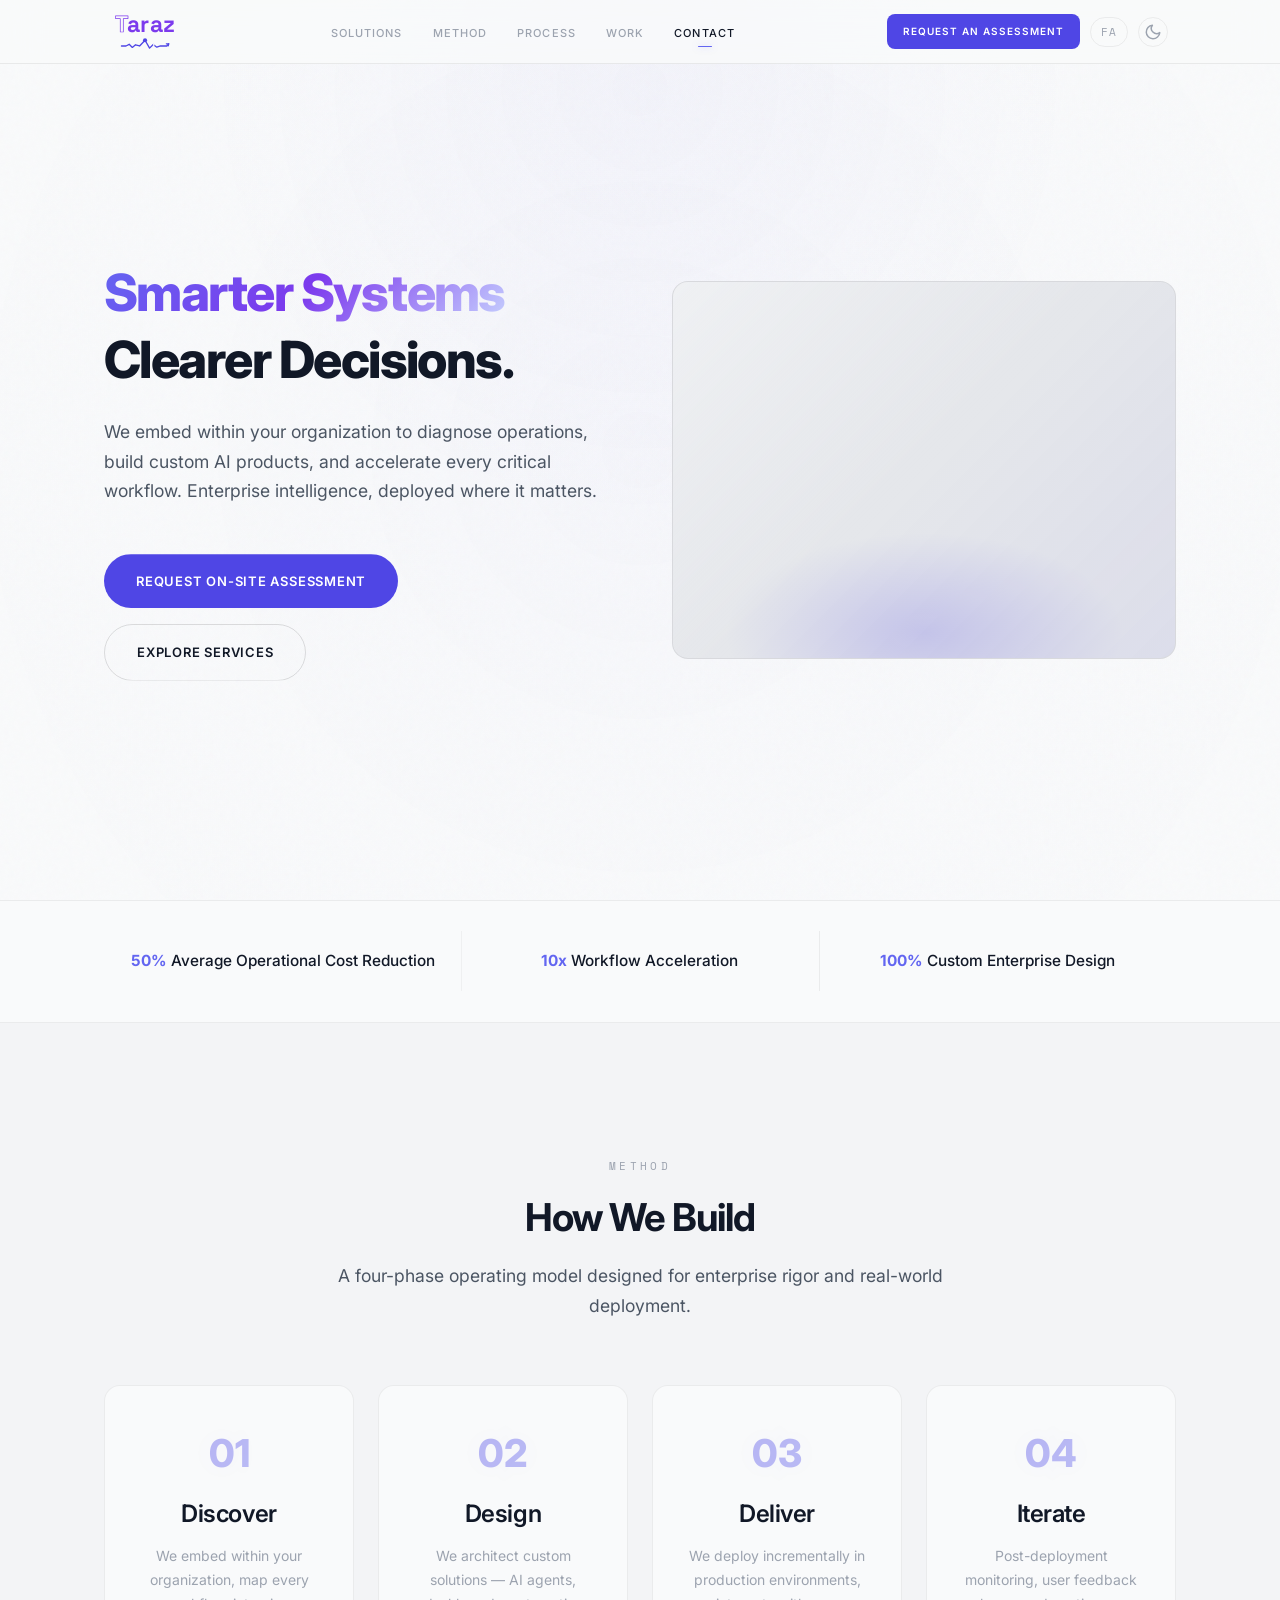
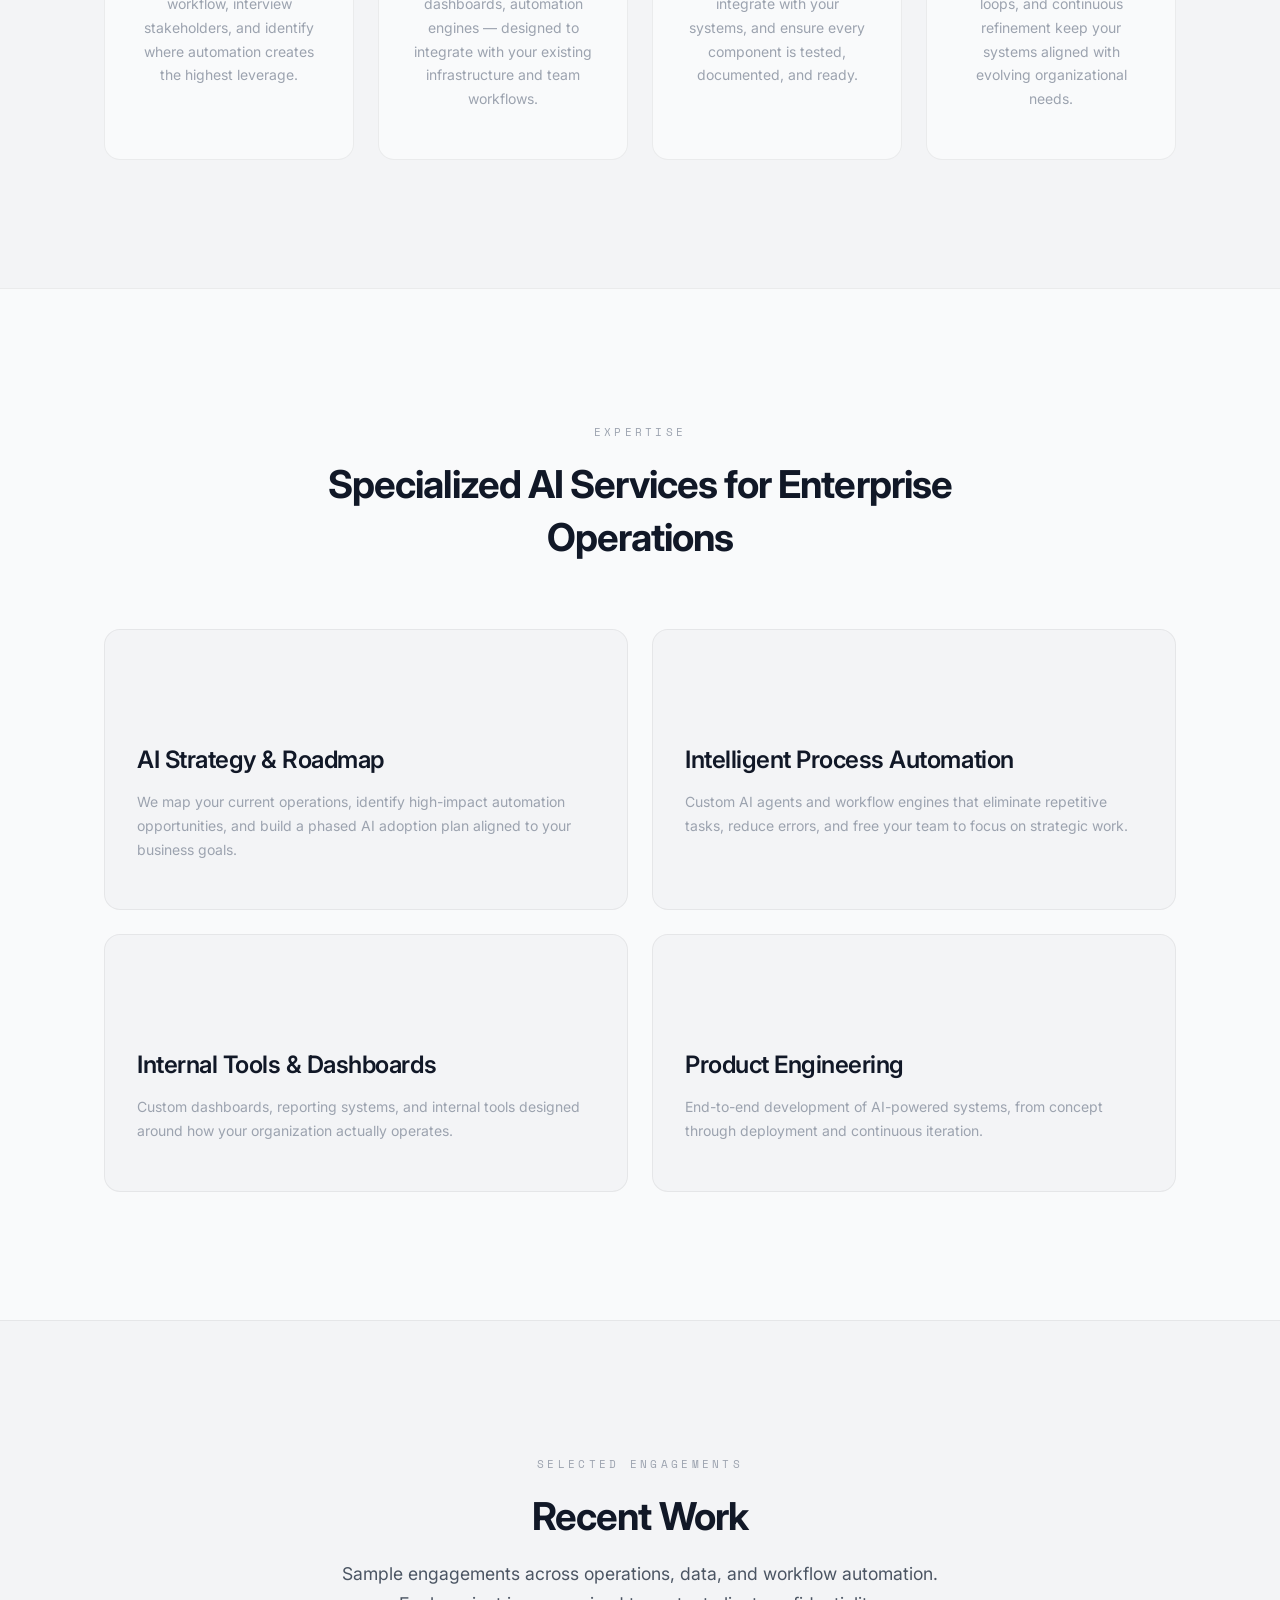
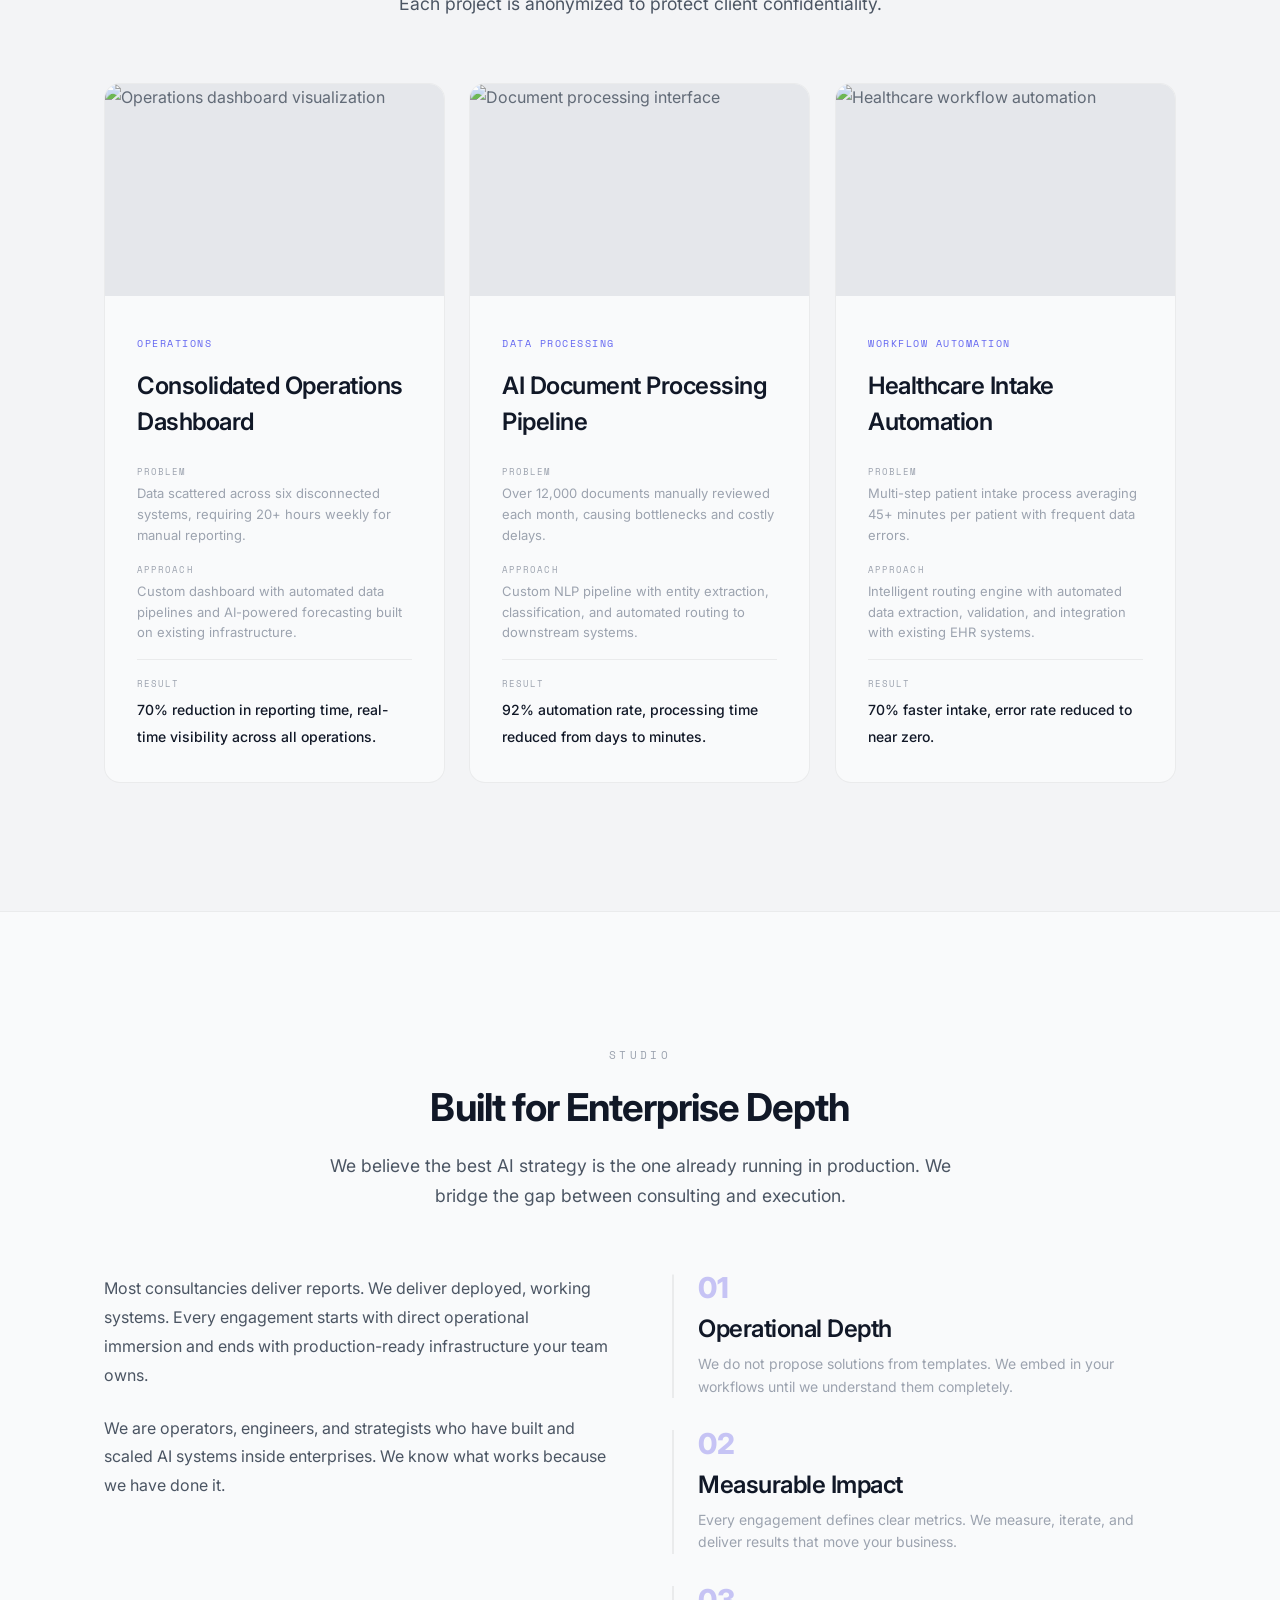
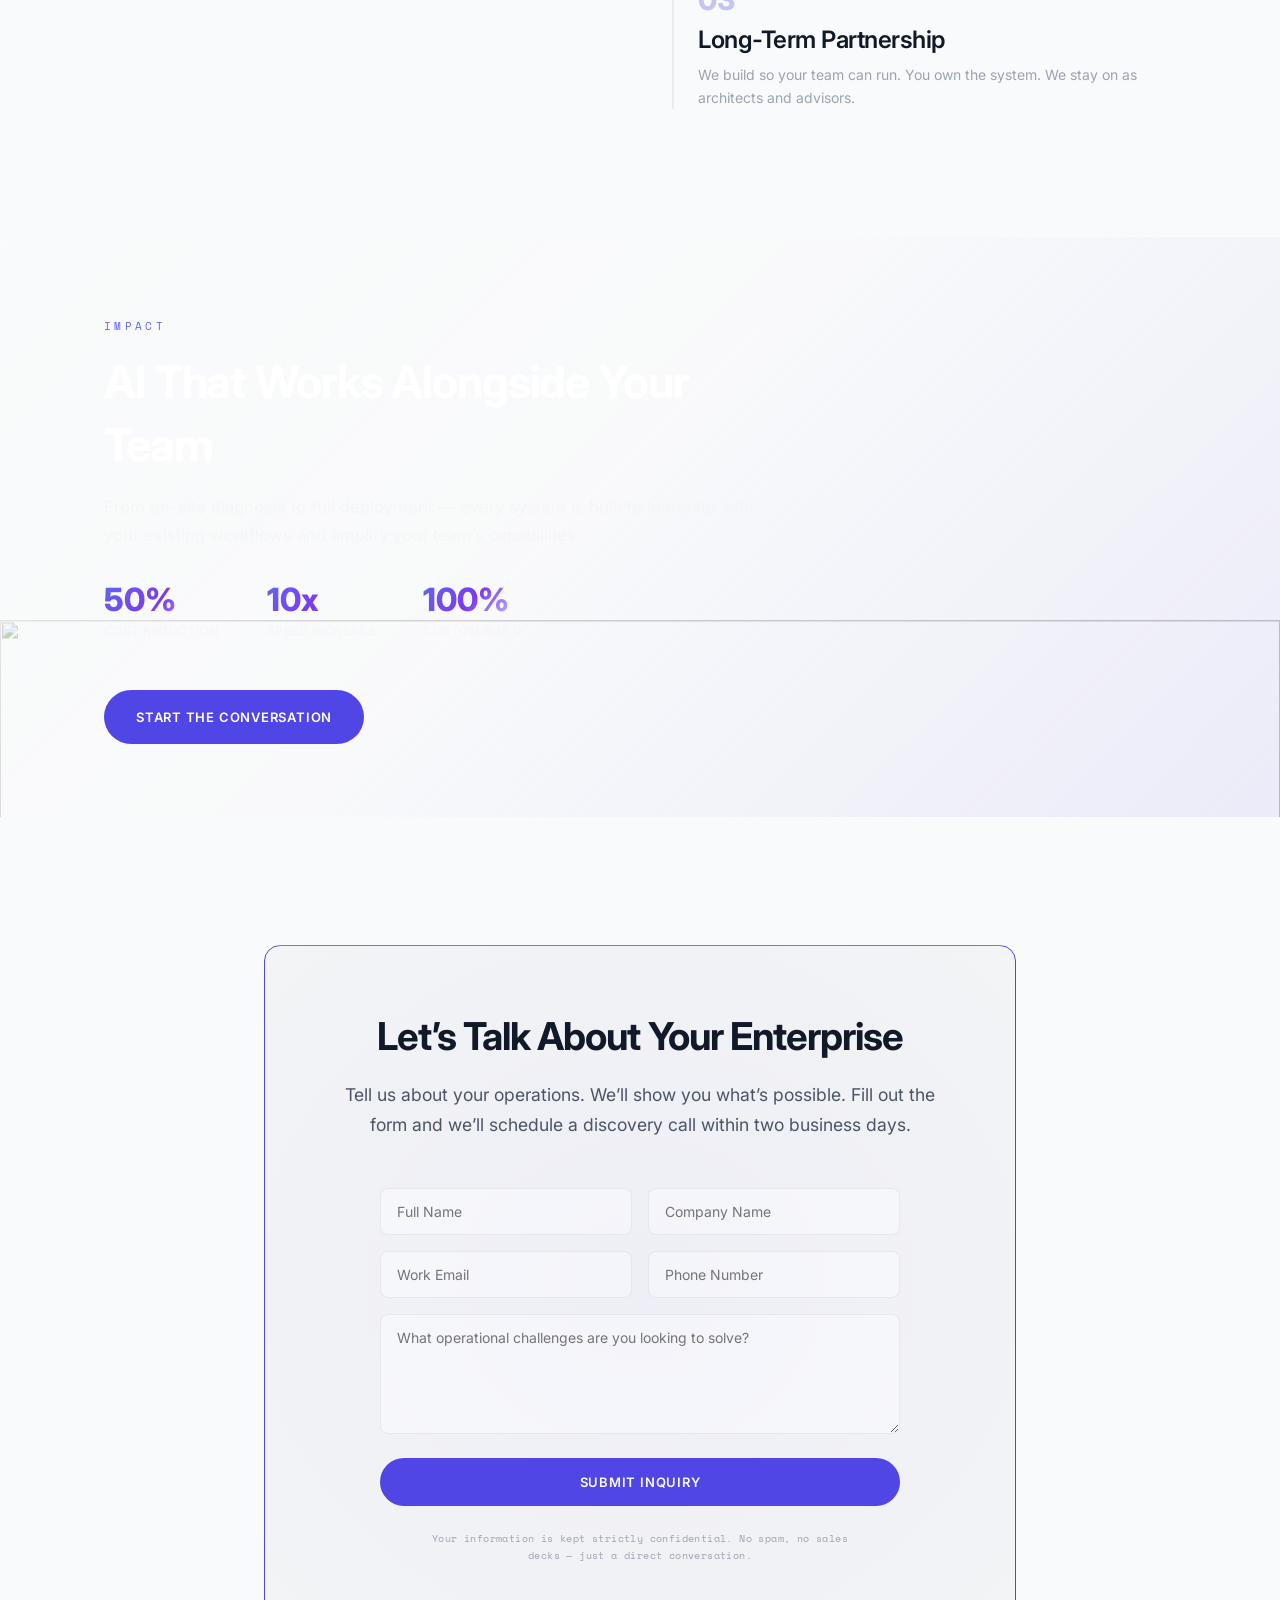
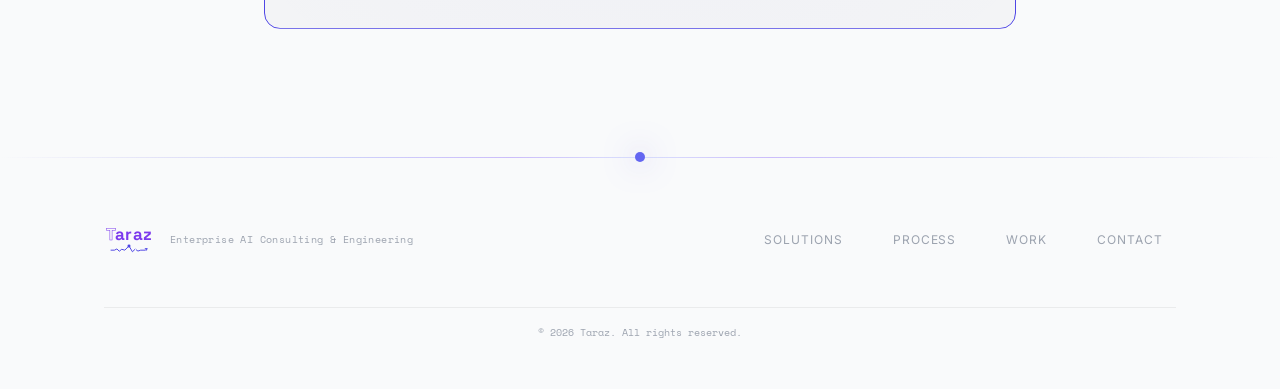
==== index.html @ 142de13f "initial commit for v10 theme switch" ====
<!DOCTYPE html>
<html lang="en" dir="ltr" class="no-js">
<head>
  <meta charset="UTF-8" />
  <meta name="viewport" content="width=device-width, initial-scale=1.0" />
  <title>Enterprise AI Consulting &amp; Product Engineering</title>
  <meta name="description" content="A B2B AI consulting and product engineering studio for diagnosing workflows, building custom AI systems, and transforming enterprise operations." />
  <meta name="format-detection" content="telephone=no" />
  <link rel="preconnect" href="https://fonts.googleapis.com" />
  <link rel="preconnect" href="https://fonts.gstatic.com" crossorigin />
  <link href="https://fonts.googleapis.com/css2?family=Inter:wght@400;500;600;700;800&family=Space+Grotesk:wght@500;600;700&family=Space+Mono:wght@400;700&family=Vazirmatn:wght@400;500;600;700;800&display=swap" rel="stylesheet" />
  <link rel="stylesheet" href="assets/css/main.css" />
</head>
<body>

  <!-- HEADER -->
  <header class="site-header" id="header">
    <div class="header__inner">
      <a href="#" class="header__logo" id="brandLogoHeader" aria-label="Taraz &mdash; Home">
      </a>
      <nav class="header__nav" aria-label="Main navigation">
        <ul class="header__links">
          <li><a href="services.html" data-i18n="nav.solutions" class="header__link">Solutions</a></li>
          <li><a href="#process" data-i18n="nav.method" class="header__link">Method</a></li>
          <li><a href="#process" data-i18n="nav.process" class="header__link">Process</a></li>
          <li><a href="#work" data-i18n="nav.work" class="header__link">Work</a></li>
          <li><a href="#contact" data-i18n="nav.contact" class="header__link">Contact</a></li>
        </ul>
      </nav>
      <div class="header__actions">
        <a href="#contact" class="btn btn-primary header__cta" data-i18n="nav.cta">Request an Assessment</a>
        <button class="header__lang" id="langBtn" aria-label="Switch to Persian">FA</button>
        <button class="header__theme" id="themeBtn" aria-label="Switch to light mode">
          <svg class="theme-icon theme-sun" width="18" height="18" viewBox="0 0 24 24" fill="none" stroke="currentColor" stroke-width="2" stroke-linecap="round" stroke-linejoin="round"><circle cx="12" cy="12" r="5"/><path d="M12 1v2M12 21v2M4.22 4.22l1.42 1.42M18.36 18.36l1.42 1.42M1 12h2M21 12h2M4.22 19.78l1.42-1.42M18.36 5.64l1.42-1.42"/></svg>
          <svg class="theme-icon theme-moon" width="18" height="18" viewBox="0 0 24 24" fill="none" stroke="currentColor" stroke-width="2" stroke-linecap="round" stroke-linejoin="round"><path d="M21 12.79A9 9 0 1 1 11.21 3 7 7 0 0 0 21 12.79z"/></svg>
        </button>
        <button class="header__toggle" id="menuToggle" aria-expanded="false" aria-controls="mobileDrawer" aria-label="Open menu">
          <span></span><span></span><span></span>
        </button>
      </div>
    </div>
  </header>

  <!-- MOBILE DRAWER -->
  <div class="drawer" id="mobileDrawer" role="dialog" aria-modal="true" aria-label="Navigation menu">
    <div class="drawer__inner">
      <div class="drawer__header">
        <div class="drawer__logo" id="brandLogoDrawer">
        </div>
        <button class="drawer__close" id="drawerClose" aria-label="Close menu">
          <svg width="20" height="20" viewBox="0 0 20 20" fill="none"><path d="M4 4L16 16M16 4L4 16" stroke="currentColor" stroke-width="1.5" stroke-linecap="round"/></svg>
        </button>
      </div>
      <nav aria-label="Mobile navigation">
        <ul class="drawer__links">
          <li><a href="services.html" data-i18n="nav.solutions" class="drawer__link">Solutions</a></li>
          <li><a href="#method" data-i18n="nav.method" class="drawer__link">Method</a></li>
          <li><a href="#process" data-i18n="nav.process" class="drawer__link">Process</a></li>
          <li><a href="#work" data-i18n="nav.work" class="drawer__link">Work</a></li>
          <li><a href="#contact" data-i18n="nav.contact" class="drawer__link">Contact</a></li>
        </ul>
      </nav>
      <div class="drawer__actions">
        <a href="#contact" class="btn btn-primary drawer__cta" data-i18n="nav.cta">Request an Assessment</a>
        <button class="header__lang drawer__lang" id="drawerLangBtn" aria-label="Switch to Persian">FA</button>
        <button class="header__theme drawer__theme" id="drawerThemeBtn" aria-label="Switch to light mode">
          <svg class="theme-icon theme-sun" width="18" height="18" viewBox="0 0 24 24" fill="none" stroke="currentColor" stroke-width="2" stroke-linecap="round" stroke-linejoin="round"><circle cx="12" cy="12" r="5"/><path d="M12 1v2M12 21v2M4.22 4.22l1.42 1.42M18.36 18.36l1.42 1.42M1 12h2M21 12h2M4.22 19.78l1.42-1.42M18.36 5.64l1.42-1.42"/></svg>
          <svg class="theme-icon theme-moon" width="18" height="18" viewBox="0 0 24 24" fill="none" stroke="currentColor" stroke-width="2" stroke-linecap="round" stroke-linejoin="round"><path d="M21 12.79A9 9 0 1 1 11.21 3 7 7 0 0 0 21 12.79z"/></svg>
        </button>
      </div>
    </div>
  </div>
  <div class="drawer__backdrop" id="drawerBackdrop"></div>

  <!-- HERO -->
  <section class="hero" id="hero">
    <div class="hero-spotlight" id="heroSpotlight"></div>
    <canvas id="hero-canvas"></canvas>
    <div class="container">
      <div class="hero-split">
        <div class="hero-content">
          <h1 class="reveal d1" data-i18n="hero.title"><span class="gradient-text">Smarter Systems</span><br>Clearer Decisions.</h1>
          <p class="hero-subtitle reveal d2" data-i18n="hero.subtitle">We embed within your organization to diagnose operations, build custom AI products, and accelerate every critical workflow. Enterprise intelligence, deployed where it matters.</p>
          <div class="hero-actions reveal d3">
            <a href="#contact" class="btn btn-primary" data-i18n="hero.cta.primary">Request On-Site Assessment</a>
            <a href="#services" class="btn btn-secondary" data-i18n="hero.cta.secondary">Explore Services</a>
          </div>
        </div>
        <div class="hero-visual reveal-right d2">
          <img class="parallax" src="https://images.unsplash.com/photo-1497366216548-37526070297c?w=800&q=85" alt="Enterprise AI consulting" loading="lazy" />
          <div class="hero-visual-overlay"></div>
          <div class="hero-visual-glow"></div>
        </div>
      </div>
    </div>
  </section>

  <!-- TRUST BAR -->
  <section class="trust-bar">
    <div class="container">
      <div class="trust-grid">
        <div class="trust-item reveal">
          <div class="trust-label" data-i18n="trust.1"><em>50%</em> Average Operational Cost Reduction</div>
        </div>
        <div class="trust-item reveal d1">
          <div class="trust-label" data-i18n="trust.2"><em>10x</em> Workflow Acceleration</div>
        </div>
        <div class="trust-item reveal d2">
          <div class="trust-label" data-i18n="trust.3"><em>100%</em> Custom Enterprise Design</div>
        </div>
      </div>
    </div>
  </section>

  <!-- PROCESS -->
  <section class="section process-section" id="process">
    <div class="container">
      <div class="section-header reveal">
        <span class="eyebrow" data-i18n="process.eyebrow">Method</span>
        <h2 data-i18n="process.title">How We Build</h2>
        <p class="lede" data-i18n="process.subtitle">A four-phase operating model designed for enterprise rigor and real-world deployment.</p>
      </div>
      <div class="process-grid">
        <article class="process-step card-tilt reveal-left d1">
          <div class="card-tilt-content">
            <span class="process-num" data-i18n="process.step1.num">01</span>
            <h3 data-i18n="process.step1.title">Discover</h3>
            <p data-i18n="process.step1.desc">We embed within your organization, map every workflow, interview stakeholders, and identify where automation creates the highest leverage.</p>
          </div>
        </article>
        <article class="process-step card-tilt reveal d2">
          <div class="card-tilt-content">
            <span class="process-num" data-i18n="process.step2.num">02</span>
            <h3 data-i18n="process.step2.title">Design</h3>
            <p data-i18n="process.step2.desc">We architect custom solutions — AI agents, dashboards, automation engines — designed to integrate with your existing infrastructure and team workflows.</p>
          </div>
        </article>
        <article class="process-step card-tilt reveal d3">
          <div class="card-tilt-content">
            <span class="process-num" data-i18n="process.step3.num">03</span>
            <h3 data-i18n="process.step3.title">Deliver</h3>
            <p data-i18n="process.step3.desc">We deploy incrementally in production environments, integrate with your systems, and ensure every component is tested, documented, and ready.</p>
          </div>
        </article>
        <article class="process-step card-tilt reveal-right d4">
          <div class="card-tilt-content">
            <span class="process-num" data-i18n="process.step4.num">04</span>
            <h3 data-i18n="process.step4.title">Iterate</h3>
            <p data-i18n="process.step4.desc">Post-deployment monitoring, user feedback loops, and continuous refinement keep your systems aligned with evolving organizational needs.</p>
          </div>
        </article>
      </div>
    </div>
  </section>

  <!-- SERVICES -->
  <section class="section" id="services">
    <div class="container">
      <div class="section-header reveal">
        <span class="eyebrow" data-i18n="services.eyebrow">Expertise</span>
        <h2 data-i18n="services.title">Specialized AI Services for Enterprise Operations</h2>
      </div>
      <div class="services-grid">
        <article class="service-card card-tilt reveal-left d1">
          <div class="card-tilt-content">
            <div class="service-visual">
              <img src="https://images.unsplash.com/photo-1518432031352-d6fc5c10da5a?w=96&q=80" alt="" loading="lazy" />
            </div>
            <h3 data-i18n="services.item1.title">AI Strategy &amp; Roadmap</h3>
            <p data-i18n="services.item1.desc">We map your current operations, identify high-impact automation opportunities, and build a phased AI adoption plan aligned to your business goals.</p>
          </div>
        </article>
        <article class="service-card card-tilt reveal-right d2">
          <div class="card-tilt-content">
            <div class="service-visual">
              <img src="https://images.unsplash.com/photo-1551288049-bebda4e38f71?w=96&q=80" alt="" loading="lazy" />
            </div>
            <h3 data-i18n="services.item2.title">Intelligent Process Automation</h3>
            <p data-i18n="services.item2.desc">Custom AI agents and workflow engines that eliminate repetitive tasks, reduce errors, and free your team to focus on strategic work.</p>
          </div>
        </article>
        <article class="service-card card-tilt reveal-left d3">
          <div class="card-tilt-content">
            <div class="service-visual">
              <img src="https://images.unsplash.com/photo-1519389950473-47ba0277781c?w=96&q=80" alt="" loading="lazy" />
            </div>
            <h3 data-i18n="services.item3.title">Internal Tools &amp; Dashboards</h3>
            <p data-i18n="services.item3.desc">Custom dashboards, reporting systems, and internal tools designed around how your organization actually operates.</p>
          </div>
        </article>
        <article class="service-card card-tilt reveal d4">
          <div class="card-tilt-content">
            <div class="service-visual">
              <img src="https://images.unsplash.com/photo-1498050108023-c5249f4df085?w=96&q=80" alt="" loading="lazy" />
            </div>
            <h3 data-i18n="services.item4.title">Product Engineering</h3>
            <p data-i18n="services.item4.desc">End-to-end development of AI-powered systems, from concept through deployment and continuous iteration.</p>
          </div>
        </article>
      </div>
    </div>
  </section>

  <!-- WORK -->
  <section class="section work-section" id="work">
    <div class="container">
      <div class="section-header reveal">
        <span class="eyebrow" data-i18n="work.eyebrow">Selected Engagements</span>
        <h2 data-i18n="work.title">Recent Work</h2>
        <p class="lede" data-i18n="work.subtitle">Sample engagements across operations, data, and workflow automation. Each project is anonymized to protect client confidentiality.</p>
      </div>
      <div class="work-grid">
        <article class="work-card card-tilt reveal-left d1">
          <div class="card-tilt-content">
            <div class="work-media">
              <img src="https://images.unsplash.com/photo-1460925895917-afdab827c52f?w=600&q=80" alt="Operations dashboard visualization" loading="lazy" />
            </div>
            <div class="work-body">
              <span class="work-tag" data-i18n="work.card1.tag">Operations</span>
              <h3 data-i18n="work.card1.title">Consolidated Operations Dashboard</h3>
              <div class="work-detail">
                <span class="work-label" data-i18n="work.label.problem">Problem</span>
                <p data-i18n="work.card1.problem">Data scattered across six disconnected systems, requiring 20+ hours weekly for manual reporting.</p>
              </div>
              <div class="work-detail">
                <span class="work-label" data-i18n="work.label.approach">Approach</span>
                <p data-i18n="work.card1.approach">Custom dashboard with automated data pipelines and AI-powered forecasting built on existing infrastructure.</p>
              </div>
              <div class="work-result">
                <span class="work-label" data-i18n="work.label.result">Result</span>
                <span data-i18n="work.card1.result">70% reduction in reporting time, real-time visibility across all operations.</span>
              </div>
            </div>
          </div>
        </article>
        <article class="work-card card-tilt reveal d2">
          <div class="card-tilt-content">
            <div class="work-media">
              <img src="https://images.unsplash.com/photo-1551288049-bebda4e38f71?w=600&q=80" alt="Document processing interface" loading="lazy" />
            </div>
            <div class="work-body">
              <span class="work-tag" data-i18n="work.card2.tag">Data Processing</span>
              <h3 data-i18n="work.card2.title">AI Document Processing Pipeline</h3>
              <div class="work-detail">
                <span class="work-label" data-i18n="work.label.problem">Problem</span>
                <p data-i18n="work.card2.problem">Over 12,000 documents manually reviewed each month, causing bottlenecks and costly delays.</p>
              </div>
              <div class="work-detail">
                <span class="work-label" data-i18n="work.label.approach">Approach</span>
                <p data-i18n="work.card2.approach">Custom NLP pipeline with entity extraction, classification, and automated routing to downstream systems.</p>
              </div>
              <div class="work-result">
                <span class="work-label" data-i18n="work.label.result">Result</span>
                <span data-i18n="work.card2.result">92% automation rate, processing time reduced from days to minutes.</span>
              </div>
            </div>
          </div>
        </article>
        <article class="work-card card-tilt reveal-right d3">
          <div class="card-tilt-content">
            <div class="work-media">
              <img src="https://images.unsplash.com/photo-1576091160399-112ba8d25d1d?w=600&q=80" alt="Healthcare workflow automation" loading="lazy" />
            </div>
            <div class="work-body">
              <span class="work-tag" data-i18n="work.card3.tag">Workflow Automation</span>
              <h3 data-i18n="work.card3.title">Healthcare Intake Automation</h3>
              <div class="work-detail">
                <span class="work-label" data-i18n="work.label.problem">Problem</span>
                <p data-i18n="work.card3.problem">Multi-step patient intake process averaging 45+ minutes per patient with frequent data errors.</p>
              </div>
              <div class="work-detail">
                <span class="work-label" data-i18n="work.label.approach">Approach</span>
                <p data-i18n="work.card3.approach">Intelligent routing engine with automated data extraction, validation, and integration with existing EHR systems.</p>
              </div>
              <div class="work-result">
                <span class="work-label" data-i18n="work.label.result">Result</span>
                <span data-i18n="work.card3.result">70% faster intake, error rate reduced to near zero.</span>
              </div>
            </div>
          </div>
        </article>
      </div>
    </div>
  </section>

  <!-- ABOUT -->
  <section class="section about-section" id="about">
    <div class="container">
      <div class="section-header reveal">
        <span class="eyebrow" data-i18n="about.eyebrow">Studio</span>
        <h2 data-i18n="about.title">Built for Enterprise Depth</h2>
        <p class="lede" data-i18n="about.subtitle">We believe the best AI strategy is the one already running in production. We bridge the gap between consulting and execution.</p>
      </div>
      <div class="about-layout">
        <div class="about-text reveal">
          <p data-i18n="about.body1">Most consultancies deliver reports. We deliver deployed, working systems. Every engagement starts with direct operational immersion and ends with production-ready infrastructure your team owns.</p>
          <p data-i18n="about.body2">We are operators, engineers, and strategists who have built and scaled AI systems inside enterprises. We know what works because we have done it.</p>
        </div>
        <div class="about-principles reveal d2">
          <div class="principle">
            <span class="principle-num" data-i18n="about.principle1.num">01</span>
            <h3 data-i18n="about.principle1.title">Operational Depth</h3>
            <p data-i18n="about.principle1.desc">We do not propose solutions from templates. We embed in your workflows until we understand them completely.</p>
          </div>
          <div class="principle">
            <span class="principle-num" data-i18n="about.principle2.num">02</span>
            <h3 data-i18n="about.principle2.title">Measurable Impact</h3>
            <p data-i18n="about.principle2.desc">Every engagement defines clear metrics. We measure, iterate, and deliver results that move your business.</p>
          </div>
          <div class="principle">
            <span class="principle-num" data-i18n="about.principle3.num">03</span>
            <h3 data-i18n="about.principle3.title">Long-Term Partnership</h3>
            <p data-i18n="about.principle3.desc">We build so your team can run. You own the system. We stay on as architects and advisors.</p>
          </div>
        </div>
      </div>
    </div>
  </section>

  <!-- BANNER -->
  <section class="banner-section" id="banner">
    <div class="banner-bg">
      <img class="parallax" src="https://images.unsplash.com/photo-1504384308090-c894fdcc538d?w=1400&q=85" alt="" loading="lazy" />
      <div class="banner-overlay"></div>
    </div>
    <div class="container">
      <div class="banner-content">
        <span class="eyebrow" data-i18n="banner.eyebrow">Impact</span>
        <h2 data-i18n="banner.title">AI That Works Alongside Your Team</h2>
        <p class="lede" data-i18n="banner.subtitle">From on-site diagnosis to full deployment — every system is built to integrate with your existing workflows and amplify your team's capabilities.</p>
        <div class="banner-metrics">
          <div class="banner-metric">
            <span class="banner-metric-num">50%</span>
            <span class="banner-metric-label" data-i18n="banner.metric1">Cost Reduction</span>
          </div>
          <div class="banner-metric">
            <span class="banner-metric-num">10x</span>
            <span class="banner-metric-label" data-i18n="banner.metric2">Speed Increase</span>
          </div>
          <div class="banner-metric">
            <span class="banner-metric-num">100%</span>
            <span class="banner-metric-label" data-i18n="banner.metric3">Custom Build</span>
          </div>
        </div>
        <a href="#contact" class="btn btn-primary" data-i18n="banner.cta">Start the Conversation</a>
      </div>
    </div>
  </section>

  <!-- CONTACT -->
  <section class="section contact-section" id="contact">
    <div class="container container--narrow">
      <div class="contact-card reveal">
        <h2 data-i18n="contact.title">Let&rsquo;s Talk About Your Enterprise</h2>
        <p class="lede" data-i18n="contact.subtitle">Tell us about your operations. We&rsquo;ll show you what&rsquo;s possible. Fill out the form and we&rsquo;ll schedule a discovery call within two business days.</p>
        <form class="contact-form" id="contactForm">
          <div class="contact-form-row">
            <input type="text" data-i18n="contact.form.name" placeholder="Full Name" required />
            <input type="text" data-i18n="contact.form.company" placeholder="Company Name" required />
          </div>
          <div class="contact-form-row">
            <input type="email" data-i18n="contact.form.email" placeholder="Work Email" required />
            <input type="tel" data-i18n="contact.form.phone" placeholder="Phone Number" />
          </div>
          <textarea data-i18n="contact.form.message" placeholder="What operational challenges are you looking to solve?" rows="4"></textarea>
          <button type="submit" class="btn btn-primary" data-i18n="contact.form.submit">Submit Inquiry</button>
        </form>
        <p class="contact-trust" data-i18n="contact.trust">Your information is kept strictly confidential. No spam, no sales decks &mdash; just a direct conversation.</p>
      </div>
    </div>
  </section>

  <!-- FOOTER -->
  <footer class="footer">
    <div class="container">
      <div class="footer-layout">
        <div class="footer-brand">
          <div class="brand-logo-container" id="brandLogoFooter"></div>
          <span class="footer-tagline" data-i18n="footer.tagline">Enterprise AI Consulting &amp; Engineering</span>
        </div>
        <div class="footer-nav">
          <a href="#services" data-i18n="nav.solutions">Solutions</a>
          <a href="#process" data-i18n="nav.process">Process</a>
          <a href="#work" data-i18n="nav.work">Work</a>
          <a href="#contact" data-i18n="nav.contact">Contact</a>
        </div>
        <small class="footer-copy" data-i18n="footer.copyright">&copy; 2026 Taraz. All rights reserved.</small>
      </div>
    </div>
  </footer>

  <template id="brandLogoTpl">
    <svg class="brand-svg" viewBox="0 0 420 200" role="img" aria-label="Taraz" xmlns="http://www.w3.org/2000/svg" style="direction:ltr;unicode-bidi:embed">
      <text class="word-meas" font-family="'Space Grotesk',sans-serif" font-weight="700" font-size="96" letter-spacing="1" fill="transparent" x="8" y="110" opacity="0" pointer-events="none">Taraz</text>
      <g class="word-group">
        <text class="word-t" font-family="'Space Grotesk',sans-serif" font-weight="700" font-size="96" letter-spacing="1" fill="none" stroke="var(--color-brand-signal)" stroke-width="3" stroke-linejoin="round" x="8" y="110">T</text>
        <text class="word-rest" font-family="'Space Grotesk',sans-serif" font-weight="700" font-size="96" letter-spacing="1" fill="var(--color-brand-signal)" x="8" y="110">araz</text>
      </g>
      <path class="sig" fill="none" stroke="var(--color-accent)" stroke-width="5.5" stroke-linecap="round" stroke-linejoin="round"/>
      <path class="arrow" fill="none" stroke="var(--color-accent)" stroke-width="5" stroke-linecap="round" stroke-linejoin="round"/>
      <circle class="sig-dot" r="3.5" fill="#fff"/>
      <g class="node-pop">
        <circle class="node-halo" r="8.5" fill="var(--color-accent)"/>
        <circle class="node" r="5.5" fill="var(--color-accent)"/>
      </g>
    </svg>
  </template>

  <script src="assets/js/logo-wordmark.js"></script>
  <script src="assets/js/hero-canvas.js"></script>
  <script src="assets/js/main.js"></script>
  <script>
    (function () {
      document.addEventListener('DOMContentLoaded', function () {
        initBrandLogo(document.getElementById('brandLogoHeader'));
        initBrandLogo(document.getElementById('brandLogoDrawer'), { pulse: false });
        initBrandLogo(document.getElementById('brandLogoFooter'));
      });
    })();
  </script>
</body>
</html>
---- assets/css/main.css ----
:root {
  --color-bg: #08080C;
  --color-surface: #0D0D14;
  --color-elevated: #14141F;
  --color-text-primary: #F3F4F6;
  --color-text-secondary: #9CA3AF;
  --color-text-muted: #6B7280;
  --color-accent: #4F46E5;
  --color-accent-light: #818CF8;
  --color-accent-warm: #A78BFA;
  --color-brand-signal: #A78BFA;
  --color-accent-dim: rgba(79, 70, 229, 0.08);
  --color-accent-glow: rgba(79, 70, 229, 0.04);
  --color-border: rgba(255, 255, 255, 0.04);
  --color-border-strong: rgba(255, 255, 255, 0.08);
  --color-header-bg: rgba(8, 8, 12, 0.72);
  --color-header-bg-scrolled: rgba(8, 8, 12, 0.88);
  --color-drawer-bg: rgba(8, 8, 12, 0.65);
  --color-elevated-hover: rgba(255, 255, 255, 0.04);
  --color-elevated-active: rgba(255, 255, 255, 0.03);
  --color-header-border: rgba(255, 255, 255, 0.07);

  --font-body: 'Inter', -apple-system, system-ui, sans-serif;
  --font-display: 'Inter', -apple-system, system-ui, sans-serif;
  --font-mono: 'Space Mono', monospace;
  --font-fa: 'Vazirmatn', sans-serif;

  --space-sm: 8px;
  --space-md: 16px;
  --space-lg: 24px;
  --space-xl: 32px;
  --space-2xl: 48px;
  --space-3xl: 64px;
  --space-4xl: 96px;
  --space-5xl: 128px;

  --radius-sm: 4px;
  --radius-md: 8px;
  --radius-lg: 16px;
  --radius-full: 9999px;

  --transition: 400ms cubic-bezier(0.16, 1, 0.3, 1);
  --transition-slow: 700ms cubic-bezier(0.16, 1, 0.3, 1);

  --container-max: 1120px;
  --container-narrow: 800px;
  --nav-height: 64px;

  --line-height-body: 1.7;
  --line-height-display: 1.3;
}

:root[dir="rtl"] {
  --font-body: 'Vazirmatn', sans-serif;
  --font-display: 'Vazirmatn', sans-serif;
  --font-mono: 'Vazirmatn', sans-serif;
  --line-height-body: 1.75;
  --line-height-display: 1.3;
}

:root[data-theme="light"] {
  --color-bg: #F9FAFB;
  --color-surface: #F3F4F6;
  --color-elevated: #E5E7EB;
  --color-text-primary: #111827;
  --color-text-secondary: #4B5563;
  --color-text-muted: #9CA3AF;
  --color-accent: #4F46E5;
  --color-accent-light: #6366F1;
  --color-accent-warm: #7C3AED;
  --color-brand-signal: #7C3AED;
  --color-accent-dim: rgba(79, 70, 229, 0.06);
  --color-accent-glow: rgba(79, 70, 229, 0.03);
  --color-border: rgba(0, 0, 0, 0.06);
  --color-border-strong: rgba(0, 0, 0, 0.12);
  --color-header-bg: rgba(249, 250, 251, 0.82);
  --color-header-bg-scrolled: rgba(249, 250, 251, 0.95);
  --color-drawer-bg: rgba(249, 250, 251, 0.98);
  --color-elevated-hover: rgba(0, 0, 0, 0.03);
  --color-elevated-active: rgba(0, 0, 0, 0.02);
  --color-header-border: rgba(0, 0, 0, 0.07);
}

:root[data-theme="light"] .hero-spotlight {
  background: radial-gradient(circle, rgba(79,70,229,0.07) 0%, rgba(99,102,241,0.04) 30%, transparent 60%);
}
:root[data-theme="light"] .hero-visual-overlay {
  background: linear-gradient(135deg, rgba(249,250,251,0.5) 0%, transparent 50%, rgba(79,70,229,0.06) 100%);
}
:root[data-theme="light"] .banner-overlay {
  background: linear-gradient(135deg, rgba(249,250,251,0.85) 0%, rgba(249,250,251,0.3) 45%, rgba(79,70,229,0.08) 100%);
}

*, *::before, *::after { margin: 0; padding: 0; box-sizing: border-box; }
:focus-visible {
  outline: 2px solid var(--color-accent);
  outline-offset: 2px;
  border-radius: var(--radius-sm);
}
html { scroll-behavior: smooth; scroll-padding-top: calc(var(--nav-height) + 16px); -webkit-text-size-adjust: 100%; }
body::before {
  content: '';
  position: fixed;
  inset: 0;
  z-index: -1;
  background-image: url("data:image/svg+xml,%3Csvg viewBox='0 0 256 256' xmlns='http://www.w3.org/2000/svg'%3E%3Cfilter id='n'%3E%3CfeTurbulence type='fractalNoise' baseFrequency='0.65' numOctaves='4' stitchTiles='stitch'/%3E%3C/filter%3E%3Crect width='100%25' height='100%25' filter='url(%23n)' opacity='0.025'/%3E%3C/svg%3E");
  pointer-events: none;
}
body {
  font-family: var(--font-body);
  font-size: 1rem;
  line-height: var(--line-height-body);
  font-weight: 400;
  background: var(--color-bg);
  color: var(--color-text-secondary);
  -webkit-font-smoothing: antialiased;
  -moz-osx-font-smoothing: grayscale;
  overflow-x: hidden;
}
img, svg { display: block; max-width: 100%; }
a { color: inherit; text-decoration: none; }
button { font-family: inherit; cursor: pointer; border: none; background: none; color: inherit; font-size: inherit; }

h1, h2, h3, h4 {
  font-family: var(--font-display);
  color: var(--color-text-primary);
  font-weight: 700;
}
h1 {
  font-size: clamp(2.2rem, 4vw, 3.5rem);
  line-height: 1.3;
  font-weight: 800;
  letter-spacing: -0.03em;
}
h2 {
  font-size: clamp(1.6rem, 3vw, 2.4rem);
  line-height: 1.4;
  font-weight: 700;
  letter-spacing: -0.025em;
}
h3 {
  font-size: clamp(1.2rem, 2vw, 1.5rem);
  line-height: 1.5;
  font-weight: 600;
  letter-spacing: -0.02em;
}
h4 {
  font-size: 1rem;
  line-height: 1.5;
  font-weight: 600;
}

.gradient-text {
  background: linear-gradient(135deg, var(--color-accent-light) 0%, var(--color-accent-warm) 50%, #C7D2FE 100%);
  -webkit-background-clip: text;
  -webkit-text-fill-color: transparent;
  background-clip: text;
}
.highlight {
  background: linear-gradient(135deg, var(--color-accent-light), var(--color-accent-warm));
  -webkit-background-clip: text;
  -webkit-text-fill-color: transparent;
  background-clip: text;
}

.eyebrow {
  display: inline-block;
  font-family: var(--font-mono);
  font-size: 11px;
  letter-spacing: 0.3em;
  text-transform: uppercase;
  color: var(--color-text-muted);
  margin-bottom: var(--space-md);
}
.lede {
  font-size: 1.1rem;
  line-height: 1.7;
  color: var(--color-text-secondary);
  max-width: 64ch;
}

.container {
  width: 100%;
  max-width: var(--container-max);
  margin: 0 auto;
  padding: 0 var(--space-lg);
}
.container--narrow {
  max-width: var(--container-narrow);
}

.section {
  padding: var(--space-5xl) 0;
  position: relative;
}
.section + .section {
  border-top: 1px solid var(--color-border);
}
.page-hero {
  padding: calc(var(--nav-height) + var(--space-5xl)) 0 var(--space-5xl);
  text-align: center;
  background: radial-gradient(circle at 50% 0%, var(--color-accent-glow), transparent 60%);
}
.page-hero .lede { margin: var(--space-lg) auto var(--space-2xl); }
.service-detail-section { background: var(--color-surface); }
.service-detail-grid { display: grid; grid-template-columns: repeat(2, minmax(0, 1fr)); gap: var(--space-lg); }
.service-detail-card { padding: var(--space-2xl); border: 1px solid var(--color-border-strong); border-radius: var(--radius-lg); background: var(--color-bg); }
.service-detail-card h3 { margin: var(--space-md) 0 var(--space-sm); }
.service-detail-card ul { margin-top: var(--space-lg); padding-inline-start: 18px; color: var(--color-text-secondary); }
.service-detail-card li + li { margin-top: 8px; }
.service-number { font-family: var(--font-mono); color: var(--color-accent-light); font-size: 12px; letter-spacing: 0.12em; }
.service-outcome-section { text-align: center; }
.section-header {
  text-align: center;
  max-width: 640px;
  margin: 0 auto var(--space-3xl);
}
.section-header .lede {
  margin-top: var(--space-md);
  margin-left: auto;
  margin-right: auto;
}

/* ---------- HEADER ---------- */
.site-header {
  position: fixed;
  top: 0; left: 0; right: 0;
  z-index: 100;
  height: var(--nav-height);
  background: var(--color-header-bg);
  backdrop-filter: blur(20px) saturate(1.35);
  -webkit-backdrop-filter: blur(20px) saturate(1.35);
  border-bottom: 1px solid var(--color-header-border);
  transition: background var(--transition-slow), border-color var(--transition-slow);
}
.site-header::before {
  content: '';
  position: absolute;
  top: 0; left: 0; right: 0;
  height: 1px;
  background: linear-gradient(90deg, transparent 0%, rgba(0,242,255,0.12) 22%, rgba(0,114,255,0.44) 50%, rgba(112,0,255,0.15) 78%, transparent 100%);
  opacity: 0;
  transition: opacity var(--transition-slow);
  pointer-events: none;
}
.site-header:hover::before,
.site-header.is-scrolled::before {
  opacity: 1;
}
.site-header.is-scrolled {
  background: var(--color-header-bg-scrolled);
  border-bottom-color: var(--color-border-strong);
}
.site-header.is-scrolled::before {
  opacity: 1;
}
.header__inner {
  max-width: var(--container-max);
  margin: 0 auto;
  padding: 0 var(--space-xl);
  height: 100%;
  display: flex;
  align-items: center;
  justify-content: space-between;
  gap: var(--space-2xl);
}
.header__logo {
  flex-shrink: 0;
  display: flex;
  align-items: center;
  line-height: 0;
  color: var(--color-text-primary);
  transition: opacity var(--transition);
}
.header__logo:hover {
  opacity: 1;
}
.brand-svg {
  display: block;
  height: 52px;
  width: auto;
  direction: ltr;
  transition: filter var(--transition);
}
.header__logo:hover .brand-svg {
  filter: brightness(1.2);
}
.brand-logo-container {
  line-height: 0;
}
.header__logomark {
  display: block;
  width: 116px;
  height: auto;
  color: var(--color-text-primary);
}
.header__nav {
  display: flex;
  align-items: center;
  margin: 0 auto;
}
.header__links {
  display: flex;
  align-items: center;
  gap: 0;
  list-style: none;
}
.header__link {
  font-size: 11px;
  font-weight: 500;
  letter-spacing: 0.1em;
  text-transform: uppercase;
  color: var(--color-text-muted);
  padding: 9px 15px;
  position: relative;
  transition: color var(--transition);
}
.header__link:hover {
  color: var(--color-text-primary);
}
.header__link::after {
  content: '';
  position: absolute;
  bottom: 2px;
  left: 50%;
  transform: translateX(-50%) scale(0);
  width: 14px;
  height: 1px;
  background: var(--color-accent);
  border-radius: var(--radius-full);
  transition: transform var(--transition), background var(--transition);
}
.header__link:hover::after {
  transform: translateX(-50%) scale(1);
}
.header__link.is-active {
  color: var(--color-text-primary);
}
.header__link.is-active::after {
  transform: translateX(-50%) scale(1);
  background: var(--color-accent-light);
  box-shadow: 0 0 6px rgba(129,140,248,0.5);
}
.header__actions {
  display: flex;
  align-items: center;
  gap: 10px;
  flex-shrink: 0;
}
.header__cta {
  padding: 9px 16px !important;
  font-size: 10px !important;
  letter-spacing: 0.1em !important;
  white-space: nowrap;
  border-radius: var(--radius-md) !important;
  text-transform: uppercase !important;
}
.header__cta:hover {
  box-shadow: 0 0 24px rgba(79,70,229,0.25), 0 4px 16px rgba(79,70,229,0.15) !important;
}
.header__lang {
  font-family: var(--font-mono);
  font-size: 10.5px;
  letter-spacing: 0.08em;
  color: var(--color-text-muted);
  border: 1px solid var(--color-border);
  border-radius: var(--radius-full);
  padding: 6px 10px;
  transition: border-color var(--transition), color var(--transition);
}
.header__lang:hover {
  border-color: var(--color-accent);
  color: var(--color-accent);
}
.header__theme {
  display: flex;
  align-items: center;
  justify-content: center;
  width: 30px;
  height: 30px;
  background: none;
  border: 1px solid var(--color-border);
  border-radius: var(--radius-full);
  color: var(--color-text-muted);
  cursor: pointer;
  transition: border-color var(--transition), color var(--transition);
}
.header__theme:hover {
  border-color: var(--color-accent);
  color: var(--color-accent);
}
.theme-icon { display: block; }
:root[data-theme="light"] .theme-sun { display: none; }
:root:not([data-theme="light"]) .theme-moon { display: none; }
.header__toggle {
  display: none;
  width: 20px;
  height: 20px;
  flex-direction: column;
  justify-content: center;
  gap: 4px;
  background: none;
  border: none;
  cursor: pointer;
  padding: 0;
  color: var(--color-text-primary);
}
.header__toggle span {
  display: block;
  width: 100%;
  height: 1.5px;
  background: currentColor;
  border-radius: 1px;
  transition: transform var(--transition), opacity var(--transition);
  transform-origin: center;
}
.header__toggle[aria-expanded="true"] span:nth-child(1) {
  transform: translateY(5.5px) rotate(45deg);
}
.header__toggle[aria-expanded="true"] span:nth-child(2) {
  opacity: 0;
}
.header__toggle[aria-expanded="true"] span:nth-child(3) {
  transform: translateY(-5.5px) rotate(-45deg);
}

/* ---------- DRAWER ---------- */
.drawer {
  position: fixed;
  top: 0; right: 0;
  width: min(100vw, 400px);
  height: 100vh;
  height: 100dvh;
  z-index: 110;
  background: var(--color-surface);
  border-left: 1px solid var(--color-border);
  transform: translateX(100%);
  transition: transform 0.55s cubic-bezier(0.16, 1, 0.3, 1);
  display: flex;
  flex-direction: column;
  overflow-y: auto;
}
.drawer.is-open {
  transform: translateX(0);
}
.drawer::before {
  content: '';
  position: absolute;
  top: 0; left: 0; right: 0;
  height: 1px;
  background: linear-gradient(90deg, transparent 0%, rgba(79,70,229,0.3) 30%, rgba(129,140,248,0.5) 50%, rgba(79,70,229,0.3) 70%, transparent 100%);
  opacity: 0.6;
  pointer-events: none;
}
.drawer__backdrop {
  position: fixed;
  inset: 0;
  z-index: 105;
  background: var(--color-drawer-bg);
  opacity: 0;
  pointer-events: none;
  transition: opacity 0.4s ease;
}
.drawer__backdrop.is-visible {
  opacity: 1;
  pointer-events: auto;
}
.drawer__inner {
  display: flex;
  flex-direction: column;
  height: 100%;
  padding: var(--space-xl) var(--space-xl) var(--space-2xl);
}
.drawer__header {
  display: flex;
  align-items: center;
  justify-content: space-between;
  margin-bottom: var(--space-3xl);
  padding-bottom: var(--space-lg);
  border-bottom: 1px solid var(--color-border);
}
.drawer__logo {
  line-height: 0;
  color: var(--color-text-primary);
}
.drawer__logo .brand-svg { height: 44px; }
.footer-brand .brand-svg { height: 38px; }
.drawer__close {
  width: 36px;
  height: 36px;
  display: flex;
  align-items: center;
  justify-content: center;
  border-radius: var(--radius-full);
  color: var(--color-text-muted);
  transition: color var(--transition), background var(--transition), border-color var(--transition);
  background: none;
  border: 1px solid var(--color-border);
  cursor: pointer;
}
.drawer__close:hover {
  color: var(--color-text-primary);
  border-color: var(--color-border-strong);
  background: var(--color-elevated-hover);
}
.drawer__links {
  list-style: none;
  display: flex;
  flex-direction: column;
  gap: 2px;
  flex: 1;
}
.drawer__link {
  display: block;
  font-size: 15px;
  font-weight: 500;
  letter-spacing: 0.03em;
  color: var(--color-text-secondary);
  padding: var(--space-md) var(--space-lg);
  border-radius: var(--radius-md);
  border-left: 2px solid transparent;
  transition: color var(--transition), background var(--transition), border-color var(--transition);
}
.drawer__link:hover {
  color: var(--color-text-primary);
  background: var(--color-elevated-active);
  border-left-color: var(--color-accent);
}
.drawer__actions {
  display: flex;
  flex-direction: column;
  gap: var(--space-md);
  padding-top: var(--space-xl);
  border-top: 1px solid var(--color-border);
  margin-top: var(--space-lg);
}
.drawer__cta {
  width: 100%;
  justify-content: center;
  padding: 14px 24px !important;
  font-size: 11.5px !important;
  letter-spacing: 0.1em !important;
  text-transform: uppercase !important;
  border-radius: var(--radius-md) !important;
}
.drawer__lang {
  align-self: center;
  padding: 8px 16px !important;
  font-size: 11px !important;
}

[dir="rtl"] .drawer {
  right: auto;
  left: 0;
  border-left: none;
  border-right: 1px solid var(--color-border);
  transform: translateX(-100%);
}
[dir="rtl"] .drawer.is-open {
  transform: translateX(0);
}
[dir="rtl"] .drawer__link {
  border-left: none;
  border-right: 2px solid transparent;
}
[dir="rtl"] .drawer__link:hover {
  border-left-color: transparent;
  border-right-color: var(--color-accent);
}
[dir="rtl"] .header__link::after {
  left: 50%;
  right: auto;
}

/* ---------- BUTTONS ---------- */
.parallax {
  will-change: transform;
}

.btn {
  display: inline-flex;
  align-items: center;
  justify-content: center;
  gap: 8px;
  font-family: var(--font-display);
  font-size: 13px;
  font-weight: 600;
  letter-spacing: 0.06em;
  text-transform: uppercase;
  padding: 16px 32px;
  border-radius: var(--radius-full);
  transition: background var(--transition), color var(--transition), transform var(--transition), box-shadow var(--transition);
  cursor: pointer;
  border: none;
}
.btn-primary {
  background: var(--color-accent);
  color: #FFFFFF;
}
.btn-primary:hover {
  background: #6366F1;
  transform: translateY(-2px);
  box-shadow: 0 8px 32px rgba(79, 70, 229, 0.2);
}
.btn-secondary {
  background: transparent;
  border: 1px solid var(--color-border-strong);
  color: var(--color-text-primary);
}
.btn-secondary:hover {
  border-color: rgba(255, 255, 255, 0.2);
  transform: translateY(-2px);
}

/* ---------- HERO ---------- */
.hero {
  position: relative;
  min-height: 100vh;
  display: flex;
  align-items: center;
  padding: 120px 0 80px;
  overflow: hidden;
}
.hero-spotlight {
  position: absolute;
  width: 500px;
  height: 500px;
  border-radius: 50%;
  background: radial-gradient(circle, rgba(79,70,229,0.12) 0%, rgba(129,140,248,0.06) 30%, transparent 60%);
  pointer-events: none;
  z-index: 1;
  transform: translate(-50%, -50%);
  transition: opacity 0.3s;
  will-change: left, top;
  opacity: 0;
}
.hero-spotlight.active {
  opacity: 1;
}
.hero::before {
  content: '';
  position: absolute;
  top: -40%;
  left: 50%;
  width: 70%;
  aspect-ratio: 1;
  transform: translateX(-50%);
  background: radial-gradient(ellipse at center, var(--color-accent-glow) 0%, transparent 70%);
  pointer-events: none;
  z-index: 0;
}
.hero-split {
  display: grid;
  grid-template-columns: 1fr 1fr;
  gap: var(--space-3xl);
  align-items: center;
}
.hero-content {
  max-width: 600px;
  position: relative;
  z-index: 2;
}
.hero-visual {
  position: relative;
  z-index: 2;
  aspect-ratio: 4 / 3;
  border-radius: var(--radius-lg);
  overflow: hidden;
  background: var(--color-elevated);
  border: 1px solid var(--color-border);
  display: flex;
  align-items: center;
  justify-content: center;
  transition: box-shadow var(--transition-slow);
}
.hero-visual:hover {
  box-shadow: 0 0 60px rgba(79,70,229,0.12);
}
.hero-visual img {
  width: 100%;
  height: 100%;
  object-fit: cover;
  opacity: 0.85;
  transition: opacity var(--transition-slow), transform var(--transition-slow);
}
.hero-visual:hover img {
  opacity: 1;
  transform: scale(1.04);
}
.hero-visual-overlay {
  position: absolute;
  inset: 0;
  background: linear-gradient(135deg, rgba(8,8,12,0.4) 0%, transparent 50%, rgba(79,70,229,0.15) 100%);
  pointer-events: none;
}
.hero-visual-glow {
  position: absolute;
  bottom: -20%;
  left: 50%;
  width: 80%;
  aspect-ratio: 2;
  transform: translateX(-50%);
  background: radial-gradient(ellipse at center, rgba(79,70,229,0.2) 0%, transparent 70%);
  pointer-events: none;
  z-index: -1;
}
[dir="rtl"] .hero-split {
  direction: ltr;
}
[dir="rtl"] .hero-split > * {
  direction: rtl;
}
.logo-hero { width: min(300px, 70vw); margin-bottom: var(--space-xl); }
.logo-hero svg { display: block; width: 100%; height: auto; direction: ltr; cursor: none; }
.hero h1 {
  font-family: var(--font-display);
  font-weight: 800;
  margin-bottom: var(--space-lg);
}
.hero h1 .gradient-text {
  display: inline-block;
}
.hero-subtitle {
  font-size: 1.1rem;
  max-width: 64ch;
  margin-bottom: var(--space-2xl);
  line-height: 1.7;
  color: var(--color-text-secondary);
}
.hero-actions {
  display: flex;
  gap: var(--space-md);
  flex-wrap: wrap;
}
#hero-canvas {
  position: absolute;
  inset: 0;
  width: 100%;
  height: 100%;
  pointer-events: none;
  z-index: 1;
}

/* ---------- TRUST BAR ---------- */
.trust-bar {
  border-top: 1px solid var(--color-border);
  border-bottom: 1px solid var(--color-border);
}
.trust-grid {
  display: grid;
  grid-template-columns: repeat(3, 1fr);
}
.trust-item {
  padding: var(--space-2xl) var(--space-lg);
  text-align: center;
  position: relative;
}
.trust-item + .trust-item::before {
  content: '';
  position: absolute;
  left: 0;
  top: 25%;
  height: 50%;
  width: 1px;
  background: var(--color-border);
}
[dir="rtl"] .trust-item + .trust-item::before {
  left: auto;
  right: 0;
}
.trust-label {
  font-family: var(--font-display);
  font-size: clamp(14px, 1.2vw, 16px);
  line-height: 1.6;
  font-weight: 500;
  color: var(--color-text-primary);
}
.trust-label em {
  font-style: normal;
  color: var(--color-accent-light);
  font-weight: 700;
}

/* ---------- CARD TILT ---------- */
.card-tilt {
  transform-style: preserve-3d;
  will-change: transform;
}
.card-tilt .card-tilt-content {
  transform-style: preserve-3d;
  transition: transform var(--transition-slow);
}
.card-tilt:hover .card-tilt-content {
  transform: translateZ(20px);
}
.card-tilt-float {
  animation: cardFloat 4s ease-in-out infinite;
}
@keyframes cardFloat {
  0%, 100% { transform: translateY(0); }
  50% { transform: translateY(-4px); }
}

/* ---------- PROCESS ---------- */
.process-section {
  background: var(--color-surface);
}
.process-grid {
  display: grid;
  grid-template-columns: repeat(4, 1fr);
  gap: var(--space-lg);
}
.process-step {
  background: var(--color-bg);
  border: 1px solid var(--color-border);
  border-radius: var(--radius-lg);
  padding: var(--space-2xl) var(--space-xl);
  transition: border-color var(--transition-slow);
  text-align: center;
}
.process-step:hover {
  border-color: var(--color-border-strong);
}
.process-num {
  display: block;
  font-family: var(--font-display);
  font-size: 2.4rem;
  font-weight: 800;
  color: transparent;
  background: linear-gradient(135deg, var(--color-accent) 0%, var(--color-accent-light) 100%);
  -webkit-background-clip: text;
  background-clip: text;
  opacity: 0.4;
  line-height: 1;
  margin-bottom: var(--space-lg);
  text-shadow: 0 0 40px rgba(79,70,229,0.15);
}
.process-step h3 {
  margin-bottom: 12px;
}
.process-step p {
  font-size: 14px;
  color: var(--color-text-muted);
  line-height: 1.7;
}

/* ---------- SERVICES ---------- */
.services-grid {
  display: grid;
  grid-template-columns: repeat(2, 1fr);
  gap: var(--space-lg);
}
.service-card {
  background: var(--color-surface);
  border: 1px solid var(--color-border);
  border-radius: var(--radius-lg);
  padding: var(--space-2xl) var(--space-xl);
  transition: border-color var(--transition-slow), transform var(--transition-slow);
  position: relative;
  overflow: hidden;
}
.service-card::before {
  content: '';
  position: absolute;
  top: 0;
  left: 0;
  right: 0;
  height: 3px;
  background: linear-gradient(90deg, var(--color-accent), var(--color-accent-light), rgba(79,70,229,0.2));
  opacity: 0;
  transition: opacity var(--transition-slow);
}
.service-card:hover::before {
  opacity: 1;
}
.service-card::after {
  content: '';
  position: absolute;
  top: 0;
  left: 0;
  width: 100%;
  height: 100%;
  background: radial-gradient(600px circle at var(--mx, 50%) var(--my, 50%), rgba(79,70,229,0.04) 0%, transparent 50%);
  pointer-events: none;
  opacity: 0;
  transition: opacity var(--transition-slow);
}
.service-card:hover::after {
  opacity: 1;
}
.service-visual {
  width: 48px;
  height: 48px;
  border-radius: var(--radius-md);
  overflow: hidden;
  margin-bottom: var(--space-md);
  background: var(--color-elevated);
  border: 1px solid var(--color-border);
}
.service-visual img {
  width: 100%;
  height: 100%;
  object-fit: cover;
  opacity: 0.85;
}
.service-card:hover {
  border-color: var(--color-border-strong);
  transform: translateY(-2px);
}
.service-card h3 {
  margin-bottom: 12px;
}
.service-card p {
  font-size: 14px;
  color: var(--color-text-muted);
  line-height: 1.7;
}

/* ---------- WORK ---------- */
.work-section {
  background: var(--color-surface);
}
.work-grid {
  display: grid;
  grid-template-columns: repeat(3, 1fr);
  gap: var(--space-lg);
}
.work-card {
  background: var(--color-bg);
  border: 1px solid var(--color-border);
  border-radius: var(--radius-lg);
  overflow: hidden;
  transition: border-color var(--transition-slow), transform var(--transition-slow);
}
.work-card:hover {
  border-color: var(--color-border-strong);
  transform: translateY(-3px);
}
.work-media {
  aspect-ratio: 16 / 10;
  overflow: hidden;
  background: var(--color-elevated);
}
.work-media img {
  width: 100%;
  height: 100%;
  object-fit: cover;
  opacity: 0.85;
  transition: opacity var(--transition-slow), transform var(--transition-slow);
}
.work-card:hover .work-media img {
  opacity: 1;
  transform: scale(1.04);
}
.work-body {
  padding: var(--space-xl);
}
.work-tag {
  display: inline-block;
  font-family: var(--font-mono);
  font-size: 10px;
  letter-spacing: 0.15em;
  text-transform: uppercase;
  color: var(--color-accent-light);
  margin-bottom: var(--space-md);
}
.work-body h3 {
  margin-bottom: var(--space-md);
}
.work-detail {
  margin-bottom: var(--space-sm);
}
.work-label {
  display: inline-block;
  font-family: var(--font-mono);
  font-size: 9px;
  letter-spacing: 0.12em;
  text-transform: uppercase;
  color: var(--color-text-muted);
  margin-bottom: 2px;
}
.work-detail p {
  font-size: 13px;
  color: var(--color-text-muted);
  line-height: 1.6;
}
.work-result {
  margin-top: var(--space-md);
  padding-top: var(--space-md);
  border-top: 1px solid var(--color-border);
}
.work-result .work-label {
  display: block;
  margin-bottom: 4px;
}
.work-result span:last-child {
  font-size: 14px;
  font-weight: 500;
  color: var(--color-text-primary);
}

/* ---------- ABOUT ---------- */
.about-layout {
  display: grid;
  grid-template-columns: 1fr 1fr;
  gap: var(--space-3xl);
  align-items: start;
}
.about-text p {
  font-size: 1rem;
  line-height: 1.8;
  color: var(--color-text-secondary);
  margin-bottom: var(--space-lg);
}
.about-text p:last-child {
  margin-bottom: 0;
}
.about-principles {
  display: flex;
  flex-direction: column;
  gap: var(--space-xl);
}
.principle {
  border-left: 2px solid var(--color-border);
  padding-left: var(--space-lg);
  transition: border-color var(--transition-slow);
}
.principle:hover {
  border-left-color: var(--color-accent-light);
}
.principle-num {
  display: block;
  font-family: var(--font-display);
  font-size: 1.8rem;
  font-weight: 800;
  color: transparent;
  background: linear-gradient(135deg, var(--color-accent) 0%, var(--color-accent-light) 100%);
  -webkit-background-clip: text;
  background-clip: text;
  opacity: 0.3;
  line-height: 1;
  margin-bottom: var(--space-sm);
}
.principle h3 {
  margin-bottom: 6px;
}
.principle p {
  font-size: 14px;
  color: var(--color-text-muted);
  line-height: 1.6;
}

/* ---------- BANNER ---------- */
.banner-section {
  position: relative;
  height: 580px;
  display: flex;
  align-items: center;
  overflow: hidden;
}
.banner-bg {
  position: absolute;
  inset: 0;
  z-index: 0;
}
.banner-bg img {
  width: 100%;
  height: 100%;
  object-fit: cover;
  will-change: transform;
}
.banner-overlay {
  position: absolute;
  inset: 0;
  background: linear-gradient(135deg, rgba(8,8,12,0.78) 0%, rgba(8,8,12,0.25) 45%, rgba(79,70,229,0.2) 100%);
  z-index: 1;
}
.banner-content {
  position: relative;
  z-index: 2;
  max-width: 680px;
}
.banner-content .eyebrow {
  color: var(--color-accent-light);
  margin-bottom: var(--space-md);
}
.banner-content h2 {
  font-size: clamp(1.8rem, 3.5vw, 2.8rem);
  margin-bottom: var(--space-md);
  color: #FFFFFF;
}
.banner-content .lede {
  margin-bottom: var(--space-xl);
  color: rgba(243,244,246,0.75);
  font-size: 1.05rem;
}
.banner-metrics {
  display: flex;
  gap: var(--space-2xl);
  margin-bottom: var(--space-2xl);
}
.banner-metric {
  display: flex;
  flex-direction: column;
  gap: 4px;
}
.banner-metric-num {
  font-family: var(--font-display);
  font-size: 2rem;
  font-weight: 800;
  background: linear-gradient(135deg, var(--color-accent-light) 0%, var(--color-accent-warm) 50%, #C7D2FE 100%);
  -webkit-background-clip: text;
  -webkit-text-fill-color: transparent;
  background-clip: text;
  line-height: 1.1;
}
.banner-metric-label {
  font-size: 12px;
  font-weight: 500;
  color: rgba(243,244,246,0.6);
  letter-spacing: 0.04em;
  text-transform: uppercase;
}

/* ---------- CONTACT ---------- */
.contact-section {
  position: relative;
}
@keyframes borderGlow {
  0%, 100% { border-color: var(--color-accent); box-shadow: 0 0 30px rgba(79,70,229,0.06); }
  50% { border-color: var(--color-accent-light); box-shadow: 0 0 50px rgba(129,140,248,0.12); }
}
.contact-card {
  background: var(--color-surface);
  border: 1px solid var(--color-accent);
  border-radius: var(--radius-lg);
  padding: var(--space-3xl);
  text-align: center;
  animation: borderGlow 6s ease-in-out infinite;
  position: relative;
  overflow: hidden;
}
.contact-card::after {
  content: '';
  position: absolute;
  top: -50%;
  left: -50%;
  width: 200%;
  height: 200%;
  background: radial-gradient(ellipse at center, rgba(79,70,229,0.03) 0%, transparent 50%);
  pointer-events: none;
}
.contact-card h2 {
  margin-bottom: var(--space-md);
}
.contact-card .lede {
  margin: 0 auto var(--space-2xl);
}
.contact-form {
  display: flex;
  flex-direction: column;
  gap: var(--space-md);
  max-width: 520px;
  margin: 0 auto;
  text-align: left;
}
[dir="rtl"] .contact-form {
  text-align: right;
}
.contact-form-row {
  display: grid;
  grid-template-columns: 1fr 1fr;
  gap: var(--space-md);
}
.contact-form input,
.contact-form textarea {
  font-family: inherit;
  font-size: 14px;
  padding: 14px 16px;
  border: 1px solid var(--color-border);
  border-radius: var(--radius-md);
  background: var(--color-bg);
  color: var(--color-text-primary);
  transition: border-color var(--transition);
  outline: none;
  width: 100%;
}
.contact-form input:focus,
.contact-form textarea:focus {
  border-color: var(--color-accent);
}
.contact-form textarea {
  min-height: 120px;
  resize: vertical;
}
.contact-form .btn {
  width: 100%;
  justify-content: center;
  margin-top: var(--space-sm);
}
.contact-trust {
  font-family: var(--font-mono);
  font-size: 10px;
  letter-spacing: 0.04em;
  color: var(--color-text-muted);
  margin-top: var(--space-lg);
  max-width: 440px;
  margin-left: auto;
  margin-right: auto;
}

/* ---------- FOOTER ---------- */
.footer {
  position: relative;
  padding: var(--space-3xl) 0 var(--space-2xl);
}
.footer::before {
  content: '';
  position: absolute;
  top: 0;
  left: 0;
  right: 0;
  height: 1px;
  background: linear-gradient(90deg, 
    transparent 0%, 
    rgba(79,70,229,0.12) 12%, 
    rgba(129,140,248,0.35) 25%, 
    rgba(167,139,250,0.55) 40%, 
    rgba(199,210,254,0.6) 50%, 
    rgba(167,139,250,0.55) 60%, 
    rgba(129,140,248,0.35) 75%, 
    rgba(79,70,229,0.12) 88%, 
    transparent 100%
  );
}
.footer::after {
  content: '';
  position: absolute;
  top: -5px;
  left: 50%;
  transform: translateX(-50%);
  width: 10px;
  height: 10px;
  border-radius: 50%;
  background: var(--color-accent-light);
  box-shadow: 0 0 30px rgba(79,70,229,0.6), 0 0 60px rgba(79,70,229,0.2);
}
.footer-layout {
  display: flex;
  align-items: center;
  justify-content: space-between;
  gap: var(--space-lg);
  flex-wrap: wrap;
}
.footer-brand {
  display: flex;
  align-items: center;
  gap: var(--space-md);
  position: relative;
}
.footer-tagline {
  font-family: var(--font-mono);
  font-size: 10px;
  color: var(--color-text-muted);
  letter-spacing: 0.04em;
}
.footer-nav {
  display: flex;
  gap: var(--space-lg);
}
.footer-nav a {
  font-size: 12px;
  text-transform: uppercase;
  letter-spacing: 0.08em;
  color: var(--color-text-muted);
  padding: 6px 12px;
  border: 1px solid transparent;
  border-radius: var(--radius-sm);
  transition: color var(--transition), border-color var(--transition);
}
.footer-nav a:hover {
  color: var(--color-text-primary);
  border-color: var(--color-border);
}
.footer-copy {
  font-family: var(--font-mono);
  font-size: 10px;
  color: var(--color-text-muted);
  width: 100%;
  text-align: center;
  margin-top: var(--space-lg);
  padding-top: var(--space-md);
  border-top: 1px solid var(--color-border);
}

/* ---------- REVEAL ANIMATIONS ---------- */
.reveal {
  opacity: 0;
  transform: translateY(40px);
}
.reveal-left {
  opacity: 0;
  transform: translateX(-40px);
}
.reveal-right {
  opacity: 0;
  transform: translateX(40px);
}
.reveal-scale {
  opacity: 0;
  transform: scale(0.93);
}
.reveal-clip {
  opacity: 0;
  clip-path: inset(0 0 100% 0);
}
.reveal,
.reveal-left,
.reveal-right,
.reveal-scale,
.reveal-clip {
  transition: opacity 0.8s cubic-bezier(0.16, 1, 0.3, 1), transform 0.8s cubic-bezier(0.16, 1, 0.3, 1), clip-path 0.8s cubic-bezier(0.16, 1, 0.3, 1);
}
.reveal.in,
.reveal-left.in,
.reveal-right.in,
.reveal-scale.in,
.reveal-clip.in {
  opacity: 1;
  transform: none;
  clip-path: inset(0);
}
.d1 { transition-delay: 0.1s; }
.d2 { transition-delay: 0.2s; }
.d3 { transition-delay: 0.3s; }
.d4 { transition-delay: 0.4s; }
.d5 { transition-delay: 0.5s; }
.d6 { transition-delay: 0.6s; }

[dir="rtl"] body {
  font-family: var(--font-fa);
}
[dir="rtl"] h1,
[dir="rtl"] h2,
[dir="rtl"] h3,
[dir="rtl"] h4 {
  letter-spacing: 0;
}
[dir="rtl"] .header__links {
  gap: 0;
}
[dir="rtl"] .header__link {
  font-size: 14px;
  font-weight: 600;
  letter-spacing: 0.02em;
}
[dir="rtl"] .header__lang {
  font-family: var(--font-fa);
  font-weight: 600;
}
[dir="rtl"] .drawer__link {
  font-size: 15px;
  font-weight: 500;
  letter-spacing: 0.02em;
}
[dir="rtl"] .footer-nav a {
  font-size: 13px;
  font-weight: 500;
  letter-spacing: 0.02em;
}
[dir="rtl"] .footer-tagline {
  font-size: 12px;
  font-weight: 500;
  letter-spacing: 0.03em;
}
[dir="rtl"] .footer-copy {
  font-size: 11px;
}
[dir="rtl"] .eyebrow,
[dir="rtl"] .hero-caption,
[dir="rtl"] .contact-trust,
[dir="rtl"] .process-num {
  letter-spacing: 0.04em;
}
[dir="rtl"] .btn {
  letter-spacing: 0.02em;
}

/* ---------- RESPONSIVE ---------- */
@media (max-width: 960px) {
  .site-header { --nav-height: 56px; }
  .header__inner { padding: 0 var(--space-lg); }
  .header__nav { display: none; }
  .header__cta { display: none; }
  .header__toggle { display: flex; }
  .header__logomark { width: 100px; }
  .hero-split { grid-template-columns: 1fr; }
  .hero-visual { display: none; }
  .hero-content { max-width: 100%; }
  .process-grid { grid-template-columns: 1fr; max-width: 520px; margin: 0 auto; }
  .services-grid { grid-template-columns: 1fr; max-width: 520px; margin: 0 auto; }
  .service-detail-grid { grid-template-columns: 1fr; max-width: 600px; margin: 0 auto; }
  .work-grid { grid-template-columns: 1fr; max-width: 520px; margin: 0 auto; }
  .about-layout { grid-template-columns: 1fr; }
  .contact-form-row { grid-template-columns: 1fr; }
  .trust-grid { grid-template-columns: 1fr; }
  .trust-item + .trust-item::before { display: none; }
  .trust-item { border-top: 1px solid var(--color-border); }
  .trust-item:first-child { border-top: 0; }
  .logo-hero { width: min(240px, 65vw); }
  .banner-section { height: 420px; }
  .banner-metrics { gap: var(--space-xl); }
  .banner-metric-num { font-size: 1.6rem; }
}

@media (max-width: 640px) {
  .site-header { --nav-height: 52px; }
  .header__inner { padding: 0 var(--space-md); gap: var(--space-md); }
  .header__lang { font-size: 10px; padding: 4px 10px; }
  .header__logomark { width: 84px; }
  .drawer { width: 100vw; }
  .drawer__inner { padding: var(--space-lg); }
  .drawer__link { font-size: 14px; padding: var(--space-md) var(--space-md); }
  .hero { padding: 100px 0 60px; }
  .section { padding: var(--space-4xl) 0; }
  .footer-layout { flex-direction: column; text-align: center; }
  .footer-brand { flex-direction: column; }
  .logo-hero { width: min(180px, 60vw); }
  .brand-svg { height: 44px; }
  .header__logomark { width: 100px; }
  .contact-card { padding: var(--space-xl); }
  .banner-section { height: 360px; }
  .banner-content { text-align: center; }
  .banner-metrics { gap: var(--space-lg); justify-content: center; }
  .banner-metric-num { font-size: 1.4rem; }
  .banner-metric-label { font-size: 10px; }
}

@media (max-width: 480px) {
  .header__logomark { width: 72px; }
  .brand-svg { height: 36px; }
  .hero-actions { flex-direction: column; }
  .hero-actions .btn { width: 100%; justify-content: center; }
  .banner-metrics { flex-direction: column; gap: var(--space-md); align-items: center; }
}

@media (prefers-reduced-motion: reduce) {
  *, *::before, *::after { animation-duration: 0.001s !important; transition-duration: 0.001s !important; }
  .reveal, .reveal-left, .reveal-right, .reveal-scale, .reveal-clip { opacity: 1; transform: none; clip-path: inset(0); }
}
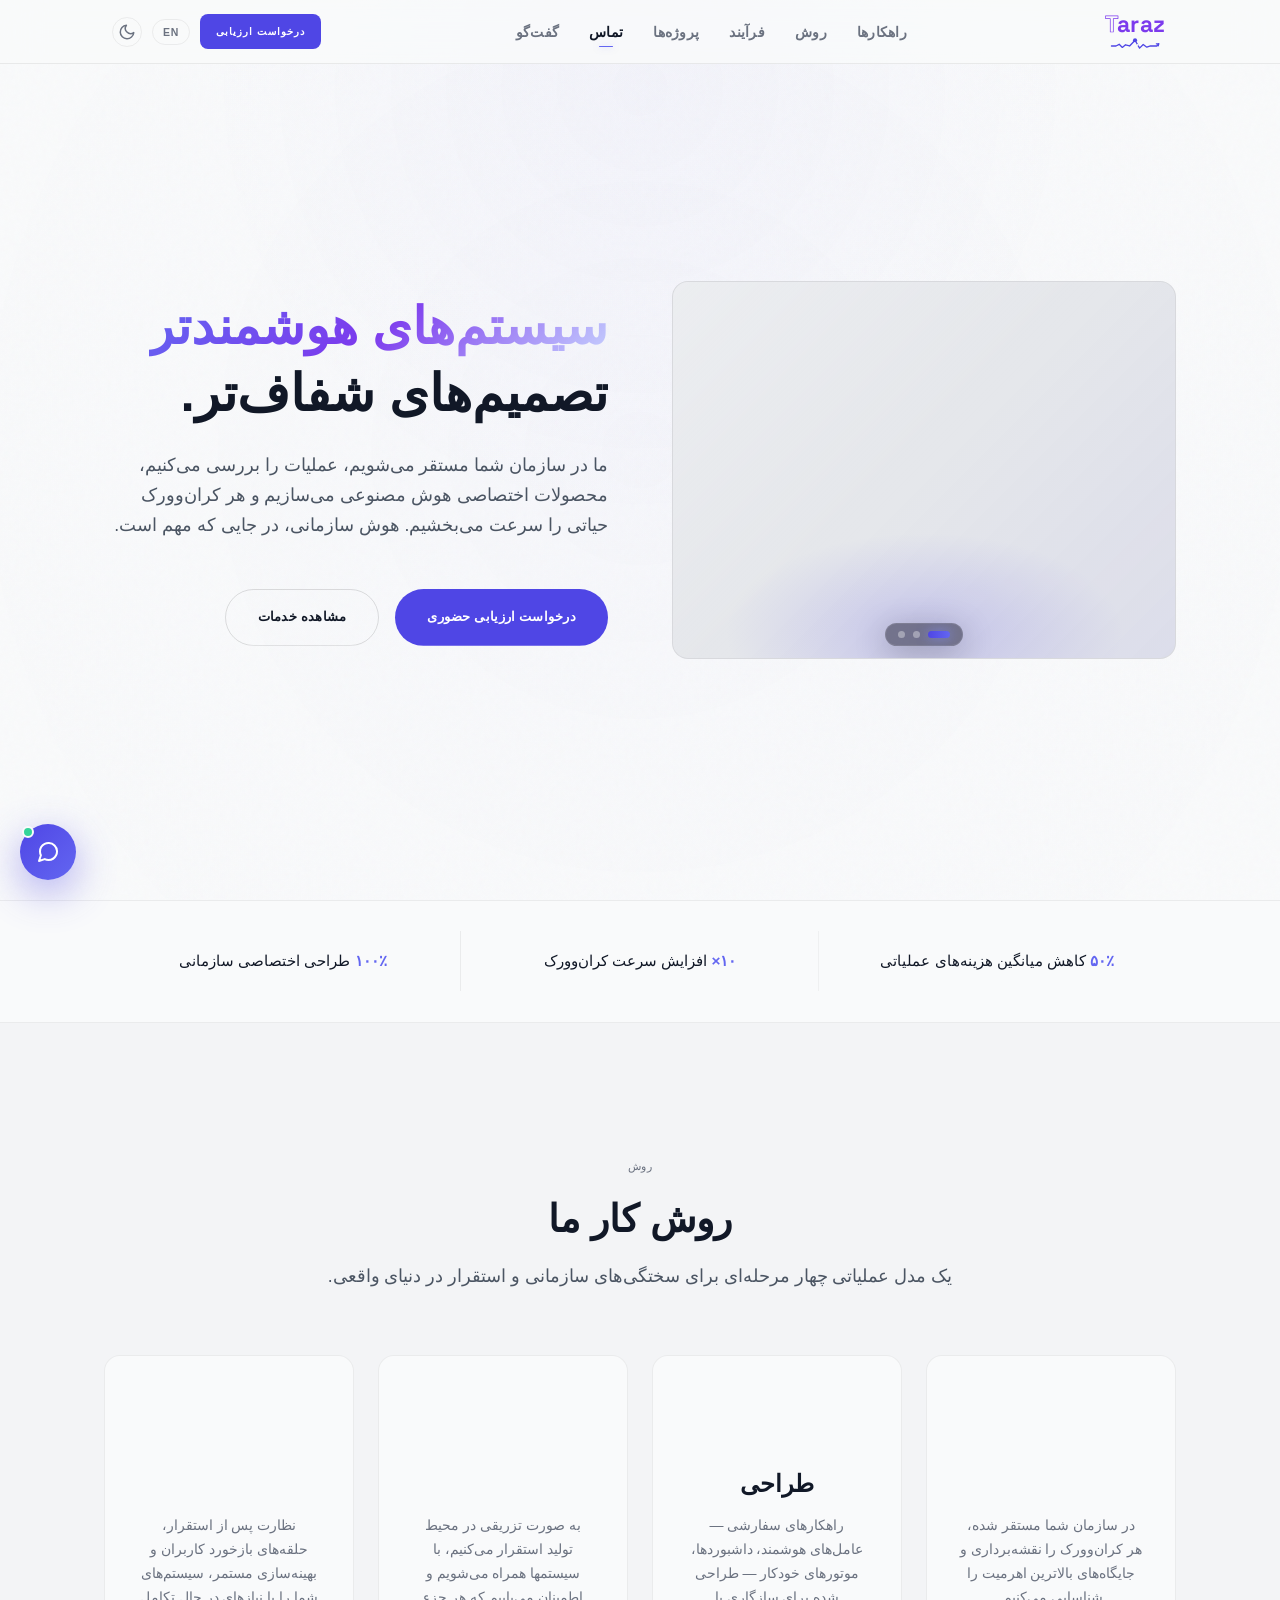
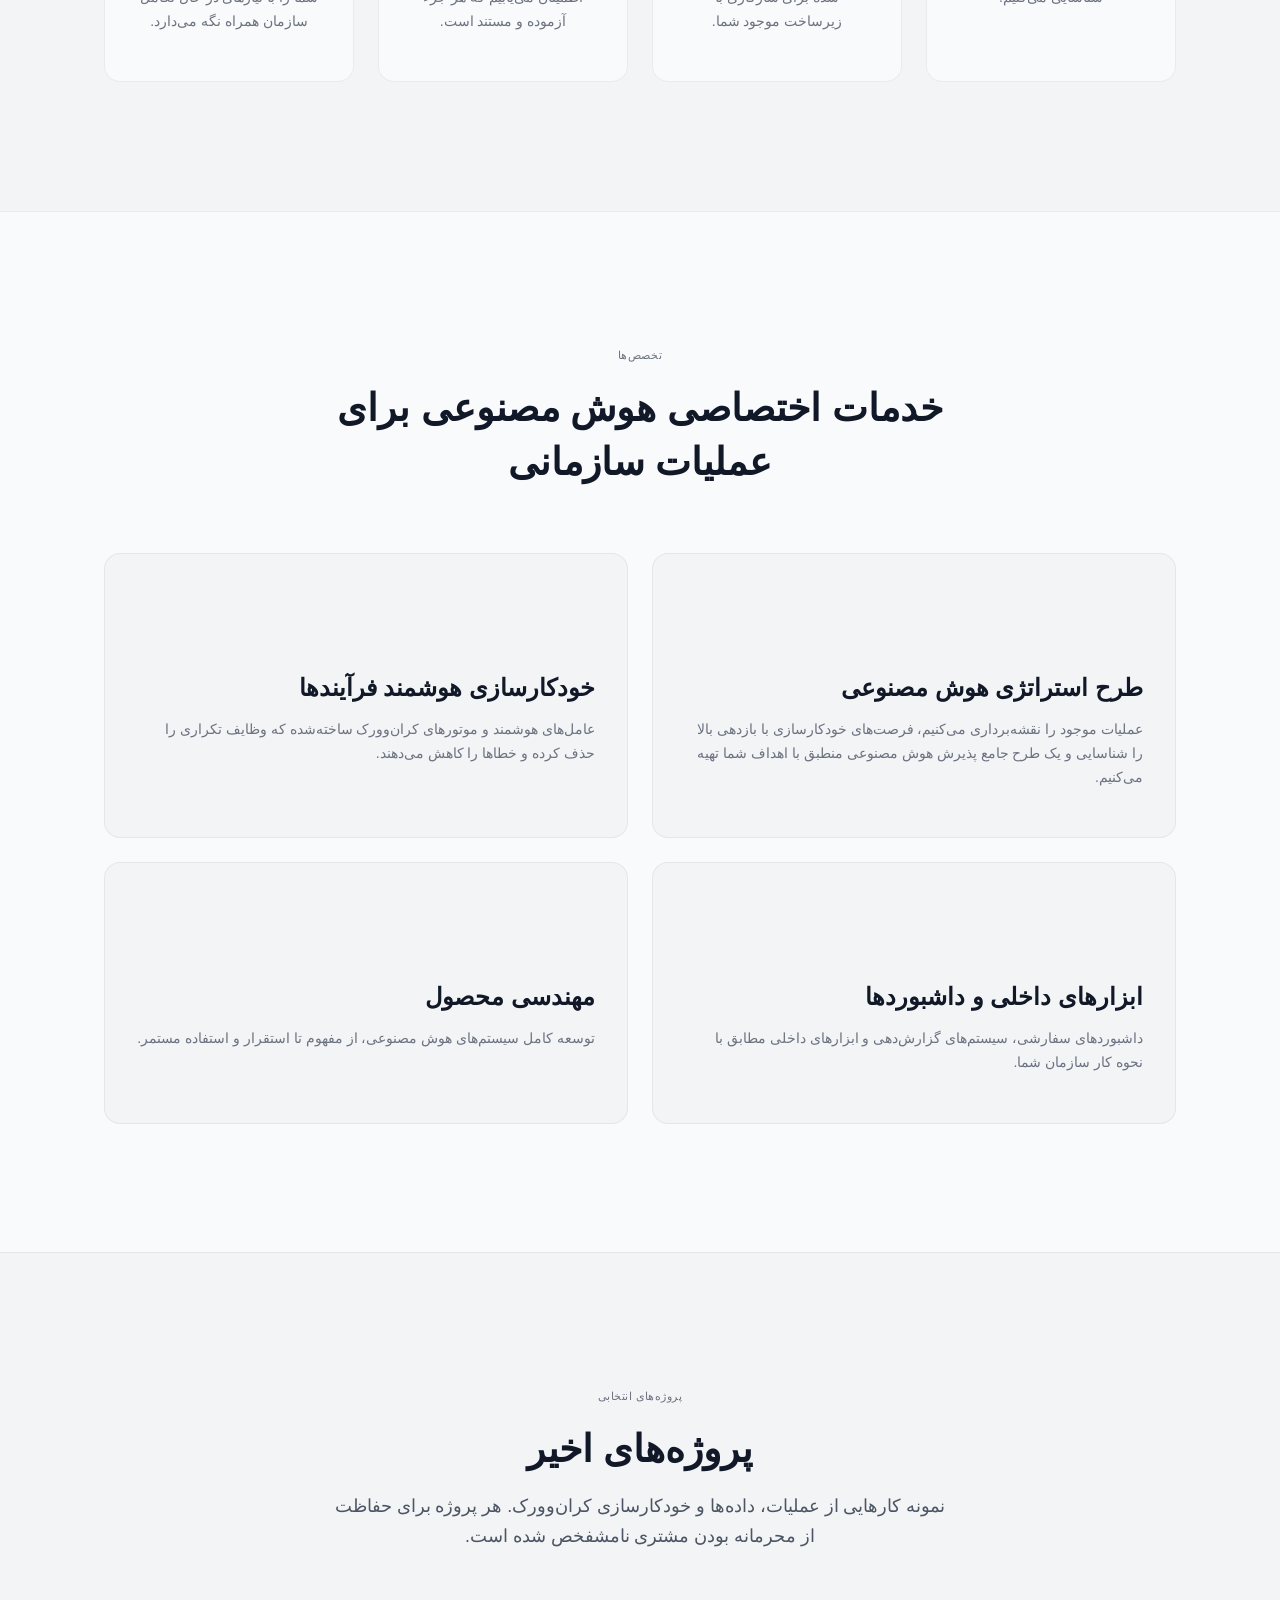
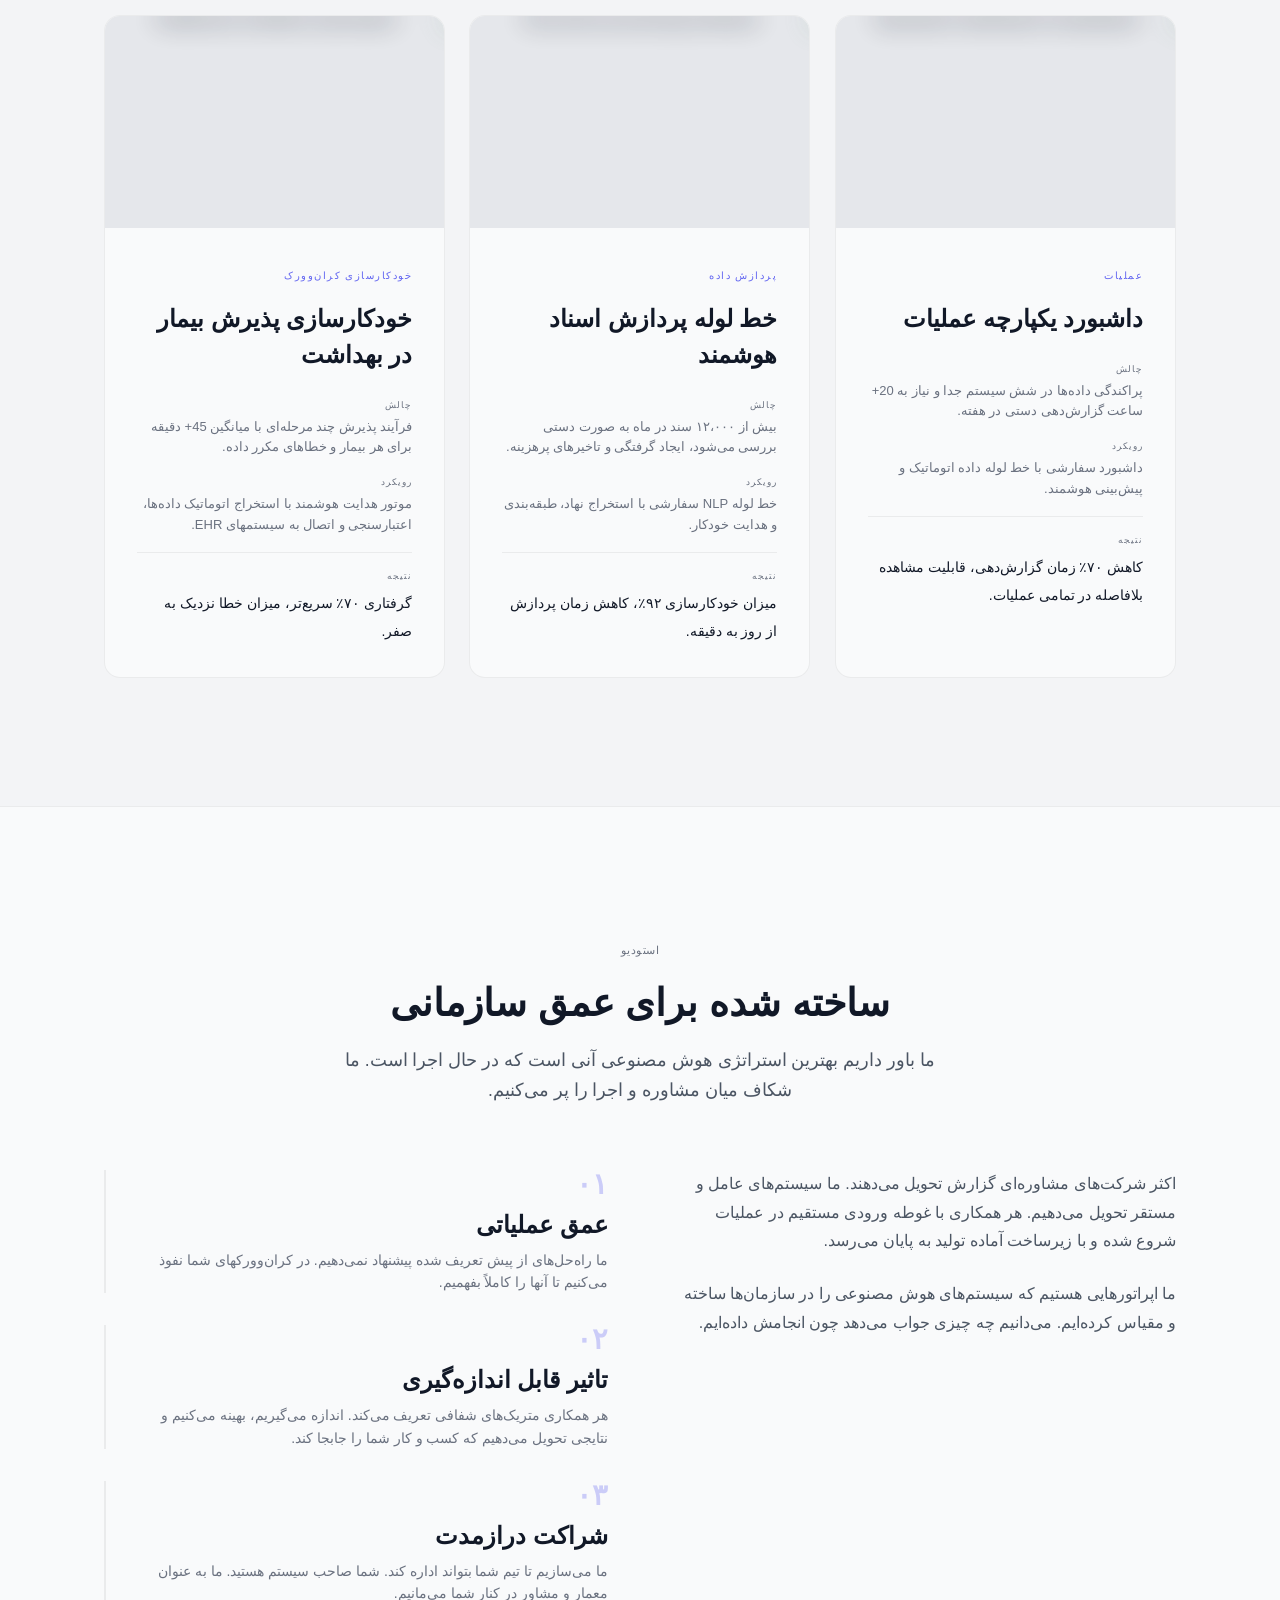
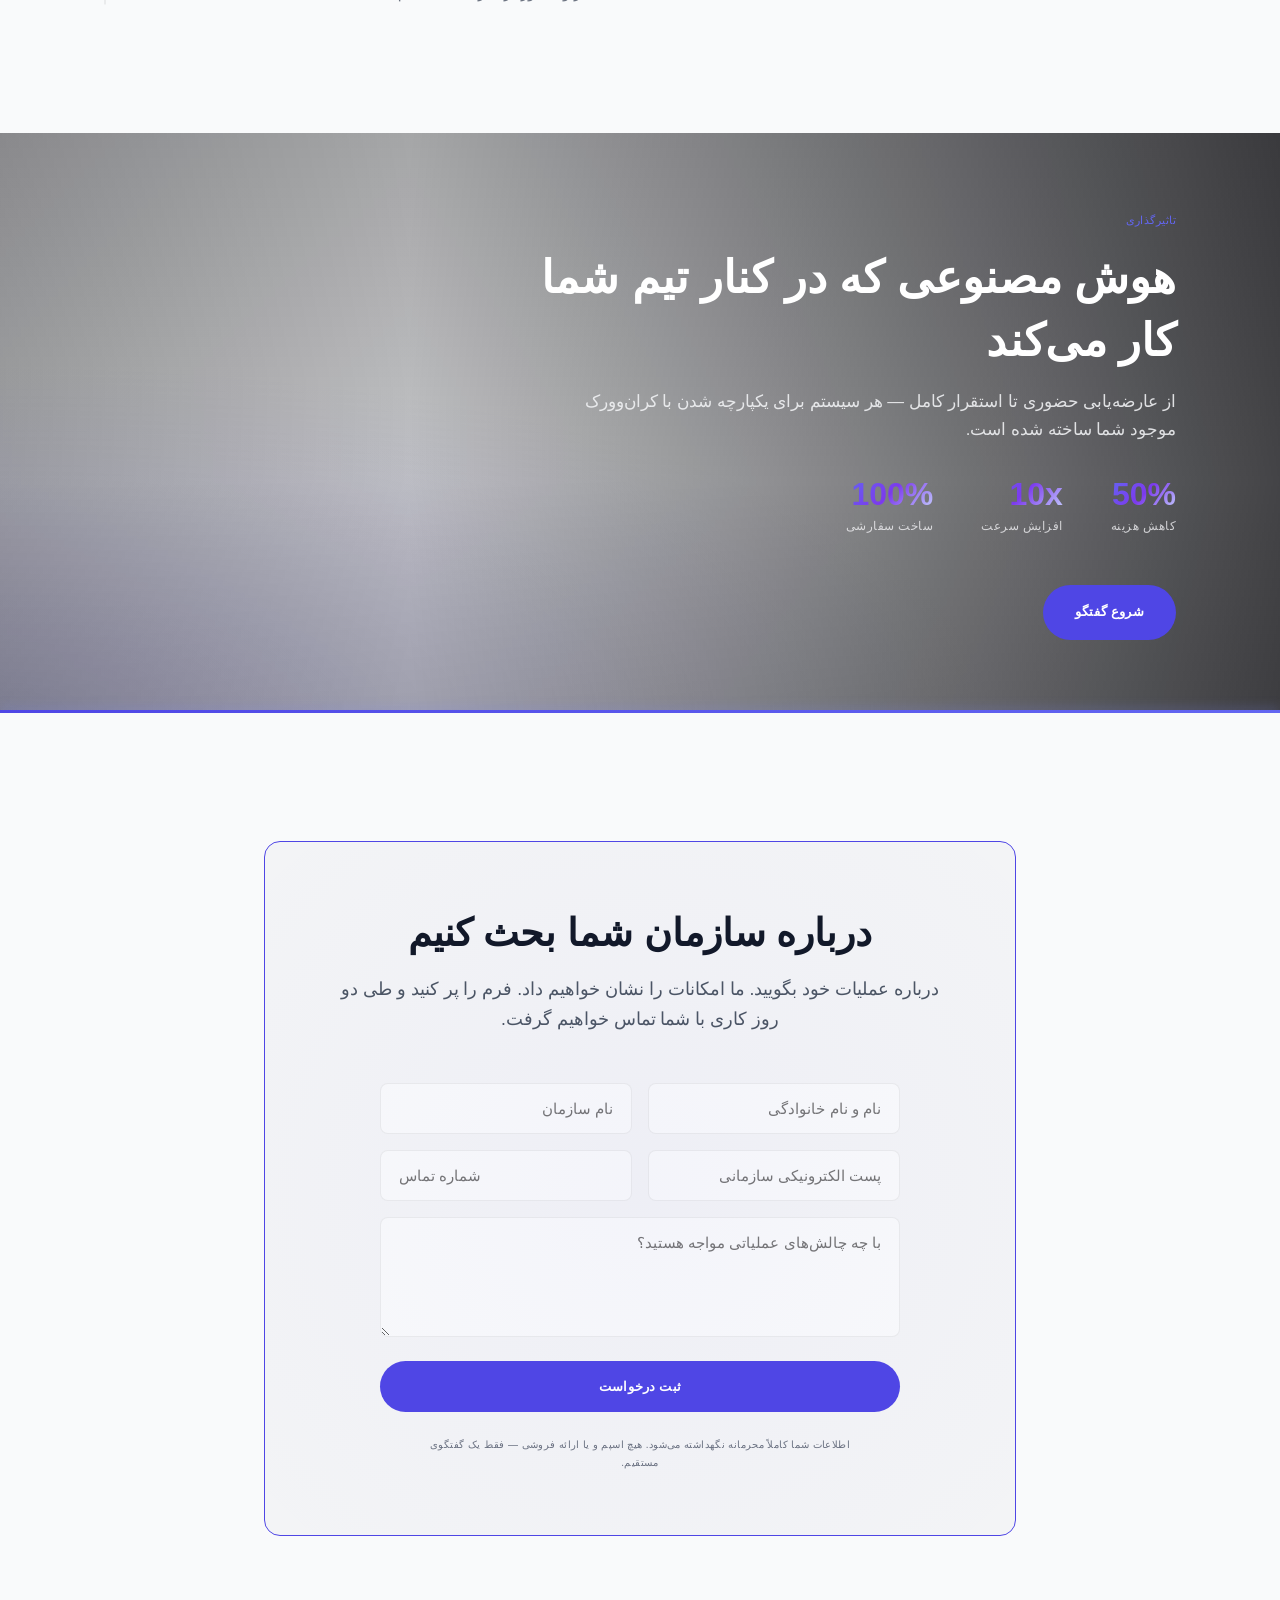
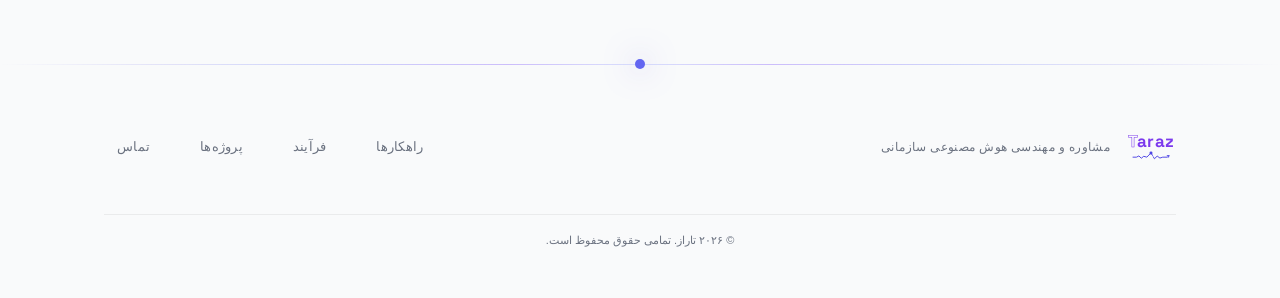
==== commit 41cf8e8f: "Update Taraz Site v10 - Enterprise UI refinements" ====
--- a/index.html
+++ b/index.html
@@ -1,17 +1,20 @@
 <!DOCTYPE html>
-<html lang="en" dir="ltr" class="no-js">
+<html lang="fa" dir="rtl" class="no-js" data-theme="light">
 <head>
   <meta charset="UTF-8" />
   <meta name="viewport" content="width=device-width, initial-scale=1.0" />
   <title>Enterprise AI Consulting &amp; Product Engineering</title>
-  <meta name="description" content="A B2B AI consulting and product engineering studio for diagnosing workflows, building custom AI systems, and transforming enterprise operations." />
+  <meta name="description" content="استودیو مشاوره هوش مصنوعی و مهندسی محصول B2B برای عارضه‌یابی فرآیندها، ساخت سامانه‌های هوشمند سفارشی و متحول‌سازی عملیات سازمانی." />
   <meta name="format-detection" content="telephone=no" />
   <link rel="preconnect" href="https://fonts.googleapis.com" />
   <link rel="preconnect" href="https://fonts.gstatic.com" crossorigin />
   <link href="https://fonts.googleapis.com/css2?family=Inter:wght@400;500;600;700;800&family=Space+Grotesk:wght@500;600;700&family=Space+Mono:wght@400;700&family=Vazirmatn:wght@400;500;600;700;800&display=swap" rel="stylesheet" />
   <link rel="stylesheet" href="assets/css/main.css" />
+  <link rel="preload" as="image" href="https://images.unsplash.com/photo-1451187580459-43490279c0fa?auto=format&fit=crop&w=1200&q=80" imagesrcset="https://images.unsplash.com/photo-1451187580459-43490279c0fa?auto=format&fit=crop&w=640&q=75 640w, https://images.unsplash.com/photo-1451187580459-43490279c0fa?auto=format&fit=crop&w=900&q=80 900w, https://images.unsplash.com/photo-1451187580459-43490279c0fa?auto=format&fit=crop&w=1200&q=80 1200w" imagesizes="(max-width: 960px) 90vw, 50vw" />
 </head>
 <body>
+
+  <div class="scroll-progress" id="scrollProgress" aria-hidden="true"></div>
 
   <!-- HEADER -->
   <header class="site-header" id="header">
@@ -25,12 +28,13 @@
           <li><a href="#process" data-i18n="nav.process" class="header__link">Process</a></li>
           <li><a href="#work" data-i18n="nav.work" class="header__link">Work</a></li>
           <li><a href="#contact" data-i18n="nav.contact" class="header__link">Contact</a></li>
+          <li><a href="chat.html" data-i18n="nav.chat" class="header__link">Chat</a></li>
         </ul>
       </nav>
       <div class="header__actions">
         <a href="#contact" class="btn btn-primary header__cta" data-i18n="nav.cta">Request an Assessment</a>
-        <button class="header__lang" id="langBtn" aria-label="Switch to Persian">FA</button>
-        <button class="header__theme" id="themeBtn" aria-label="Switch to light mode">
+        <button class="header__lang" id="langBtn" aria-label="Switch to English">EN</button>
+        <button class="header__theme" id="themeBtn" aria-label="Switch to dark mode">
           <svg class="theme-icon theme-sun" width="18" height="18" viewBox="0 0 24 24" fill="none" stroke="currentColor" stroke-width="2" stroke-linecap="round" stroke-linejoin="round"><circle cx="12" cy="12" r="5"/><path d="M12 1v2M12 21v2M4.22 4.22l1.42 1.42M18.36 18.36l1.42 1.42M1 12h2M21 12h2M4.22 19.78l1.42-1.42M18.36 5.64l1.42-1.42"/></svg>
           <svg class="theme-icon theme-moon" width="18" height="18" viewBox="0 0 24 24" fill="none" stroke="currentColor" stroke-width="2" stroke-linecap="round" stroke-linejoin="round"><path d="M21 12.79A9 9 0 1 1 11.21 3 7 7 0 0 0 21 12.79z"/></svg>
         </button>
@@ -58,12 +62,13 @@
           <li><a href="#process" data-i18n="nav.process" class="drawer__link">Process</a></li>
           <li><a href="#work" data-i18n="nav.work" class="drawer__link">Work</a></li>
           <li><a href="#contact" data-i18n="nav.contact" class="drawer__link">Contact</a></li>
+          <li><a href="chat.html" data-i18n="nav.chat" class="drawer__link">Chat</a></li>
         </ul>
       </nav>
       <div class="drawer__actions">
         <a href="#contact" class="btn btn-primary drawer__cta" data-i18n="nav.cta">Request an Assessment</a>
-        <button class="header__lang drawer__lang" id="drawerLangBtn" aria-label="Switch to Persian">FA</button>
-        <button class="header__theme drawer__theme" id="drawerThemeBtn" aria-label="Switch to light mode">
+        <button class="header__lang drawer__lang" id="drawerLangBtn" aria-label="Switch to English">EN</button>
+        <button class="header__theme drawer__theme" id="drawerThemeBtn" aria-label="Switch to dark mode">
           <svg class="theme-icon theme-sun" width="18" height="18" viewBox="0 0 24 24" fill="none" stroke="currentColor" stroke-width="2" stroke-linecap="round" stroke-linejoin="round"><circle cx="12" cy="12" r="5"/><path d="M12 1v2M12 21v2M4.22 4.22l1.42 1.42M18.36 18.36l1.42 1.42M1 12h2M21 12h2M4.22 19.78l1.42-1.42M18.36 5.64l1.42-1.42"/></svg>
           <svg class="theme-icon theme-moon" width="18" height="18" viewBox="0 0 24 24" fill="none" stroke="currentColor" stroke-width="2" stroke-linecap="round" stroke-linejoin="round"><path d="M21 12.79A9 9 0 1 1 11.21 3 7 7 0 0 0 21 12.79z"/></svg>
         </button>
@@ -86,10 +91,41 @@
             <a href="#services" class="btn btn-secondary" data-i18n="hero.cta.secondary">Explore Services</a>
           </div>
         </div>
-        <div class="hero-visual reveal-right d2">
-          <img class="parallax" src="https://images.unsplash.com/photo-1497366216548-37526070297c?w=800&q=85" alt="Enterprise AI consulting" loading="lazy" />
+        <div class="hero-visual reveal-right d2" id="heroVisual">
+          <div class="hero-slides">
+            <img class="hero-slide is-active" data-slide="0"
+              src="https://images.unsplash.com/photo-1451187580459-43490279c0fa?auto=format&fit=crop&w=900&q=80"
+              srcset="https://images.unsplash.com/photo-1451187580459-43490279c0fa?auto=format&fit=crop&w=640&q=75 640w, https://images.unsplash.com/photo-1451187580459-43490279c0fa?auto=format&fit=crop&w=900&q=80 900w, https://images.unsplash.com/photo-1451187580459-43490279c0fa?auto=format&fit=crop&w=1200&q=80 1200w"
+              sizes="(max-width: 960px) 90vw, 50vw"
+              alt="Enterprise AI intelligence — global data network visualization" fetchpriority="high" decoding="async" />
+            <img class="hero-slide" data-slide="1"
+              src="https://images.unsplash.com/photo-1518770660439-4636190af475?auto=format&fit=crop&w=900&q=80"
+              srcset="https://images.unsplash.com/photo-1518770660439-4636190af475?auto=format&fit=crop&w=640&q=75 640w, https://images.unsplash.com/photo-1518770660439-4636190af475?auto=format&fit=crop&w=900&q=80 900w, https://images.unsplash.com/photo-1518770660439-4636190af475?auto=format&fit=crop&w=1200&q=80 1200w"
+              sizes="(max-width: 960px) 90vw, 50vw"
+              alt="Edge intelligence — advanced circuit hardware in production" decoding="async" />
+            <img class="hero-slide" data-slide="2"
+              src="https://images.unsplash.com/photo-1555066931-4365d14bab8c?auto=format&fit=crop&w=900&q=80"
+              srcset="https://images.unsplash.com/photo-1555066931-4365d14bab8c?auto=format&fit=crop&w=640&q=75 640w, https://images.unsplash.com/photo-1555066931-4365d14bab8c?auto=format&fit=crop&w=900&q=80 900w, https://images.unsplash.com/photo-1555066931-4365d14bab8c?auto=format&fit=crop&w=1200&q=80 1200w"
+              sizes="(max-width: 960px) 90vw, 50vw"
+              alt="Custom software — production code running on the platform" decoding="async" />
+          </div>
           <div class="hero-visual-overlay"></div>
           <div class="hero-visual-glow"></div>
+          <div class="hero-dots" role="group" aria-label="Hero slides">
+            <button class="hero-dot is-active" type="button" data-slide="0" aria-selected="true" aria-label="Slide 1 of 3"></button>
+            <button class="hero-dot" type="button" data-slide="1" aria-selected="false" aria-label="Slide 2 of 3"></button>
+            <button class="hero-dot" type="button" data-slide="2" aria-selected="false" aria-label="Slide 3 of 3"></button>
+          </div>
+          <div class="hero-chip hero-chip--tl">
+            <span class="hero-chip__icon" aria-hidden="true">
+              <svg width="14" height="14" viewBox="0 0 24 24" fill="none" stroke="currentColor" stroke-width="2" stroke-linecap="round" stroke-linejoin="round"><path d="M13 2L3 14h9l-1 8 10-12h-9l1-8z"/></svg>
+            </span>
+            <span class="hero-chip__label" data-i18n="hero.chip1">Deployed in Production</span>
+          </div>
+          <div class="hero-chip hero-chip--br">
+            <span class="hero-chip__dot" aria-hidden="true"></span>
+            <span class="hero-chip__label" data-i18n="hero.chip2">Live Monitoring</span>
+          </div>
         </div>
       </div>
     </div>
@@ -100,13 +136,13 @@
     <div class="container">
       <div class="trust-grid">
         <div class="trust-item reveal">
-          <div class="trust-label" data-i18n="trust.1"><em>50%</em> Average Operational Cost Reduction</div>
+          <div class="trust-label" data-i18n="trust.1"><em data-count="50" data-suffix="%">50%</em> Average Operational Cost Reduction</div>
         </div>
         <div class="trust-item reveal d1">
-          <div class="trust-label" data-i18n="trust.2"><em>10x</em> Workflow Acceleration</div>
+          <div class="trust-label" data-i18n="trust.2"><em data-count="10" data-suffix="x">10x</em> Workflow Acceleration</div>
         </div>
         <div class="trust-item reveal d2">
-          <div class="trust-label" data-i18n="trust.3"><em>100%</em> Custom Enterprise Design</div>
+          <div class="trust-label" data-i18n="trust.3"><em data-count="100" data-suffix="%">100%</em> Custom Enterprise Design</div>
         </div>
       </div>
     </div>
@@ -163,8 +199,8 @@
       <div class="services-grid">
         <article class="service-card card-tilt reveal-left d1">
           <div class="card-tilt-content">
-            <div class="service-visual">
-              <img src="https://images.unsplash.com/photo-1518432031352-d6fc5c10da5a?w=96&q=80" alt="" loading="lazy" />
+            <div class="service-visual" aria-hidden="true">
+              <svg width="26" height="26" viewBox="0 0 24 24" fill="none" stroke="currentColor" stroke-width="1.6" stroke-linecap="round" stroke-linejoin="round"><circle cx="12" cy="12" r="10"/><path d="M16.24 7.76l-2.12 6.36-6.36 2.12 2.12-6.36 6.36-2.12z"/><circle cx="12" cy="12" r="0.5" fill="currentColor"/></svg>
             </div>
             <h3 data-i18n="services.item1.title">AI Strategy &amp; Roadmap</h3>
             <p data-i18n="services.item1.desc">We map your current operations, identify high-impact automation opportunities, and build a phased AI adoption plan aligned to your business goals.</p>
@@ -172,8 +208,8 @@
         </article>
         <article class="service-card card-tilt reveal-right d2">
           <div class="card-tilt-content">
-            <div class="service-visual">
-              <img src="https://images.unsplash.com/photo-1551288049-bebda4e38f71?w=96&q=80" alt="" loading="lazy" />
+            <div class="service-visual" aria-hidden="true">
+              <svg width="26" height="26" viewBox="0 0 24 24" fill="none" stroke="currentColor" stroke-width="1.6" stroke-linecap="round" stroke-linejoin="round"><rect x="2" y="2" width="8" height="8" rx="2"/><rect x="14" y="14" width="8" height="8" rx="2"/><path d="M6 10v2a3 3 0 0 0 3 3h5"/><path d="M10 6h4a3 3 0 0 1 3 3v5"/></svg>
             </div>
             <h3 data-i18n="services.item2.title">Intelligent Process Automation</h3>
             <p data-i18n="services.item2.desc">Custom AI agents and workflow engines that eliminate repetitive tasks, reduce errors, and free your team to focus on strategic work.</p>
@@ -181,8 +217,8 @@
         </article>
         <article class="service-card card-tilt reveal-left d3">
           <div class="card-tilt-content">
-            <div class="service-visual">
-              <img src="https://images.unsplash.com/photo-1519389950473-47ba0277781c?w=96&q=80" alt="" loading="lazy" />
+            <div class="service-visual" aria-hidden="true">
+              <svg width="26" height="26" viewBox="0 0 24 24" fill="none" stroke="currentColor" stroke-width="1.6" stroke-linecap="round" stroke-linejoin="round"><rect x="3" y="3" width="18" height="18" rx="2"/><path d="M7 16l3-4 2.5 3L16 11l2 2"/><path d="M7 7h.01M11 7h.01"/></svg>
             </div>
             <h3 data-i18n="services.item3.title">Internal Tools &amp; Dashboards</h3>
             <p data-i18n="services.item3.desc">Custom dashboards, reporting systems, and internal tools designed around how your organization actually operates.</p>
@@ -190,8 +226,8 @@
         </article>
         <article class="service-card card-tilt reveal d4">
           <div class="card-tilt-content">
-            <div class="service-visual">
-              <img src="https://images.unsplash.com/photo-1498050108023-c5249f4df085?w=96&q=80" alt="" loading="lazy" />
+            <div class="service-visual" aria-hidden="true">
+              <svg width="26" height="26" viewBox="0 0 24 24" fill="none" stroke="currentColor" stroke-width="1.6" stroke-linecap="round" stroke-linejoin="round"><path d="M8 6l-5 6 5 6"/><path d="M16 6l5 6-5 6"/><path d="M13.5 4l-3 16"/></svg>
             </div>
             <h3 data-i18n="services.item4.title">Product Engineering</h3>
             <p data-i18n="services.item4.desc">End-to-end development of AI-powered systems, from concept through deployment and continuous iteration.</p>
@@ -212,9 +248,14 @@
       <div class="work-grid">
         <article class="work-card card-tilt reveal-left d1">
           <div class="card-tilt-content">
-            <div class="work-media">
-              <img src="https://images.unsplash.com/photo-1460925895917-afdab827c52f?w=600&q=80" alt="Operations dashboard visualization" loading="lazy" />
-            </div>
+            <button class="work-media" type="button" data-lightbox data-caption="Consolidated Operations Dashboard" aria-label="View larger image of Consolidated Operations Dashboard">
+              <img class="img-load"
+                src="https://images.unsplash.com/photo-1460925895917-afdab827c52f?auto=format&fit=crop&w=800&q=80"
+                srcset="https://images.unsplash.com/photo-1460925895917-afdab827c52f?auto=format&fit=crop&w=480&q=75 480w, https://images.unsplash.com/photo-1460925895917-afdab827c52f?auto=format&fit=crop&w=800&q=80 800w, https://images.unsplash.com/photo-1460925895917-afdab827c52f?auto=format&fit=crop&w=1200&q=80 1200w"
+                sizes="(max-width: 960px) min(90vw, 520px), 33vw"
+                alt="Operations dashboard visualization" loading="lazy" decoding="async"
+                data-full="https://images.unsplash.com/photo-1460925895917-afdab827c52f?auto=format&fit=crop&w=1600&q=90" />
+            </button>
             <div class="work-body">
               <span class="work-tag" data-i18n="work.card1.tag">Operations</span>
               <h3 data-i18n="work.card1.title">Consolidated Operations Dashboard</h3>
@@ -235,9 +276,14 @@
         </article>
         <article class="work-card card-tilt reveal d2">
           <div class="card-tilt-content">
-            <div class="work-media">
-              <img src="https://images.unsplash.com/photo-1551288049-bebda4e38f71?w=600&q=80" alt="Document processing interface" loading="lazy" />
-            </div>
+            <button class="work-media" type="button" data-lightbox data-caption="AI Document Processing Pipeline" aria-label="View larger image of AI Document Processing Pipeline">
+              <img class="img-load"
+                src="https://images.unsplash.com/photo-1581091226825-a6a2a5aee158?auto=format&fit=crop&w=800&q=80"
+                srcset="https://images.unsplash.com/photo-1581091226825-a6a2a5aee158?auto=format&fit=crop&w=480&q=75 480w, https://images.unsplash.com/photo-1581091226825-a6a2a5aee158?auto=format&fit=crop&w=800&q=80 800w, https://images.unsplash.com/photo-1581091226825-a6a2a5aee158?auto=format&fit=crop&w=1200&q=80 1200w"
+                sizes="(max-width: 960px) min(90vw, 520px), 33vw"
+                alt="Document processing interface" loading="lazy" decoding="async"
+                data-full="https://images.unsplash.com/photo-1581091226825-a6a2a5aee158?auto=format&fit=crop&w=1600&q=90" />
+            </button>
             <div class="work-body">
               <span class="work-tag" data-i18n="work.card2.tag">Data Processing</span>
               <h3 data-i18n="work.card2.title">AI Document Processing Pipeline</h3>
@@ -258,9 +304,14 @@
         </article>
         <article class="work-card card-tilt reveal-right d3">
           <div class="card-tilt-content">
-            <div class="work-media">
-              <img src="https://images.unsplash.com/photo-1576091160399-112ba8d25d1d?w=600&q=80" alt="Healthcare workflow automation" loading="lazy" />
-            </div>
+            <button class="work-media" type="button" data-lightbox data-caption="Healthcare Intake Automation" aria-label="View larger image of Healthcare Intake Automation">
+              <img class="img-load"
+                src="https://images.unsplash.com/photo-1576091160399-112ba8d25d1d?auto=format&fit=crop&w=800&q=80"
+                srcset="https://images.unsplash.com/photo-1576091160399-112ba8d25d1d?auto=format&fit=crop&w=480&q=75 480w, https://images.unsplash.com/photo-1576091160399-112ba8d25d1d?auto=format&fit=crop&w=800&q=80 800w, https://images.unsplash.com/photo-1576091160399-112ba8d25d1d?auto=format&fit=crop&w=1200&q=80 1200w"
+                sizes="(max-width: 960px) min(90vw, 520px), 33vw"
+                alt="Healthcare workflow automation" loading="lazy" decoding="async"
+                data-full="https://images.unsplash.com/photo-1576091160399-112ba8d25d1d?auto=format&fit=crop&w=1600&q=90" />
+            </button>
             <div class="work-body">
               <span class="work-tag" data-i18n="work.card3.tag">Workflow Automation</span>
               <h3 data-i18n="work.card3.title">Healthcare Intake Automation</h3>
@@ -320,8 +371,22 @@
   <!-- BANNER -->
   <section class="banner-section" id="banner">
     <div class="banner-bg">
-      <img class="parallax" src="https://images.unsplash.com/photo-1504384308090-c894fdcc538d?w=1400&q=85" alt="" loading="lazy" />
+      <div class="banner-slides">
+        <img class="banner-slide is-active" data-slide="0"
+          src="https://images.unsplash.com/photo-1504384308090-c894fdcc538d?auto=format&fit=crop&w=1400&q=80"
+          srcset="https://images.unsplash.com/photo-1504384308090-c894fdcc538d?auto=format&fit=crop&w=800&q=75 800w, https://images.unsplash.com/photo-1504384308090-c894fdcc538d?auto=format&fit=crop&w=1400&q=80 1400w, https://images.unsplash.com/photo-1504384308090-c894fdcc538d?auto=format&fit=crop&w=1920&q=85 1920w"
+          sizes="100vw" alt="" loading="lazy" decoding="async" />
+        <img class="banner-slide" data-slide="1"
+          src="https://images.unsplash.com/photo-1551288049-bebda4e38f71?auto=format&fit=crop&w=1400&q=80"
+          srcset="https://images.unsplash.com/photo-1551288049-bebda4e38f71?auto=format&fit=crop&w=800&q=75 800w, https://images.unsplash.com/photo-1551288049-bebda4e38f71?auto=format&fit=crop&w=1400&q=80 1400w, https://images.unsplash.com/photo-1551288049-bebda4e38f71?auto=format&fit=crop&w=1920&q=85 1920w"
+          sizes="100vw" alt="" loading="lazy" decoding="async" />
+        <img class="banner-slide" data-slide="2"
+          src="https://images.unsplash.com/photo-1522071820081-009f0129c71c?auto=format&fit=crop&w=1400&q=80"
+          srcset="https://images.unsplash.com/photo-1522071820081-009f0129c71c?auto=format&fit=crop&w=800&q=75 800w, https://images.unsplash.com/photo-1522071820081-009f0129c71c?auto=format&fit=crop&w=1400&q=80 1400w, https://images.unsplash.com/photo-1522071820081-009f0129c71c?auto=format&fit=crop&w=1920&q=85 1920w"
+          sizes="100vw" alt="" loading="lazy" decoding="async" />
+      </div>
       <div class="banner-overlay"></div>
+      <div class="banner-progress" aria-hidden="true"></div>
     </div>
     <div class="container">
       <div class="banner-content">
@@ -330,15 +395,15 @@
         <p class="lede" data-i18n="banner.subtitle">From on-site diagnosis to full deployment — every system is built to integrate with your existing workflows and amplify your team's capabilities.</p>
         <div class="banner-metrics">
           <div class="banner-metric">
-            <span class="banner-metric-num">50%</span>
+            <span class="banner-metric-num" data-count="50" data-suffix="%">50%</span>
             <span class="banner-metric-label" data-i18n="banner.metric1">Cost Reduction</span>
           </div>
           <div class="banner-metric">
-            <span class="banner-metric-num">10x</span>
+            <span class="banner-metric-num" data-count="10" data-suffix="x">10x</span>
             <span class="banner-metric-label" data-i18n="banner.metric2">Speed Increase</span>
           </div>
           <div class="banner-metric">
-            <span class="banner-metric-num">100%</span>
+            <span class="banner-metric-num" data-count="100" data-suffix="%">100%</span>
             <span class="banner-metric-label" data-i18n="banner.metric3">Custom Build</span>
           </div>
         </div>
@@ -409,6 +474,7 @@
   <script src="assets/js/logo-wordmark.js"></script>
   <script src="assets/js/hero-canvas.js"></script>
   <script src="assets/js/main.js"></script>
+  <script src="assets/js/effects.js"></script>
   <script>
     (function () {
       document.addEventListener('DOMContentLoaded', function () {
@@ -418,5 +484,20 @@
       });
     })();
   </script>
+  <button class="back-to-top" id="backToTop" type="button" aria-label="Back to top">
+    <svg width="18" height="18" viewBox="0 0 24 24" fill="none" stroke="currentColor" stroke-width="2" stroke-linecap="round" stroke-linejoin="round"><path d="M12 19V5"/><path d="M5 12l7-7 7 7"/></svg>
+  </button>
+  <div class="lightbox" id="lightbox" role="dialog" aria-modal="true" aria-label="Image preview" hidden>
+    <div class="lightbox__backdrop" data-lightbox-close></div>
+    <div class="lightbox__panel">
+      <button class="lightbox__close" type="button" data-lightbox-close aria-label="Close preview">×</button>
+      <img class="lightbox__img" src="" alt="" />
+      <p class="lightbox__caption"></p>
+    </div>
+  </div>
+  <a href="chat.html" class="chat-float" aria-label="Open chat — گفتگو">
+    <svg width="24" height="24" viewBox="0 0 24 24" fill="none" stroke="currentColor" stroke-width="2" stroke-linecap="round" stroke-linejoin="round"><path d="M21 11.5a8.38 8.38 0 0 1-.9 3.8 8.5 8.5 0 0 1-7.6 4.7 8.38 8.38 0 0 1-3.8-.9L3 21l1.9-5.7a8.38 8.38 0 0 1-.9-3.8 8.5 8.5 0 0 1 4.7-7.6 8.38 8.38 0 0 1 3.8-.9h.5a8.48 8.48 0 0 1 8 8v.5z"/></svg>
+    <span class="chat-float__dot" aria-hidden="true"></span>
+  </a>
 </body>
 </html>
--- a/assets/css/main.css
+++ b/assets/css/main.css
@@ -4,7 +4,7 @@
   --color-elevated: #14141F;
   --color-text-primary: #F3F4F6;
   --color-text-secondary: #9CA3AF;
-  --color-text-muted: #6B7280;
+  --color-text-muted: #7C8698;
   --color-accent: #4F46E5;
   --color-accent-light: #818CF8;
   --color-accent-warm: #A78BFA;
@@ -64,7 +64,7 @@
   --color-elevated: #E5E7EB;
   --color-text-primary: #111827;
   --color-text-secondary: #4B5563;
-  --color-text-muted: #9CA3AF;
+  --color-text-muted: #6B7280;
   --color-accent: #4F46E5;
   --color-accent-light: #6366F1;
   --color-accent-warm: #7C3AED;
@@ -85,10 +85,19 @@
   background: radial-gradient(circle, rgba(79,70,229,0.07) 0%, rgba(99,102,241,0.04) 30%, transparent 60%);
 }
 :root[data-theme="light"] .hero-visual-overlay {
-  background: linear-gradient(135deg, rgba(249,250,251,0.5) 0%, transparent 50%, rgba(79,70,229,0.06) 100%);
+  background: linear-gradient(135deg, rgba(249,250,251,0.35) 0%, transparent 50%, rgba(79,70,229,0.06) 100%);
 }
 :root[data-theme="light"] .banner-overlay {
-  background: linear-gradient(135deg, rgba(249,250,251,0.85) 0%, rgba(249,250,251,0.3) 45%, rgba(79,70,229,0.08) 100%);
+  background:
+    linear-gradient(90deg, rgba(8,8,12,0.72) 0%, rgba(8,8,12,0.34) 42%, rgba(8,8,12,0.12) 68%, rgba(8,8,12,0.28) 100%),
+    linear-gradient(180deg, rgba(8,8,12,0.26) 0%, rgba(8,8,12,0.12) 60%, rgba(8,8,12,0.22) 100%),
+    radial-gradient(130% 100% at 100% 100%, rgba(79,70,229,0.2) 0%, transparent 60%);
+}
+:root[data-theme="light"][dir="rtl"] .banner-overlay {
+  background:
+    linear-gradient(270deg, rgba(8,8,12,0.72) 0%, rgba(8,8,12,0.34) 42%, rgba(8,8,12,0.12) 68%, rgba(8,8,12,0.28) 100%),
+    linear-gradient(180deg, rgba(8,8,12,0.26) 0%, rgba(8,8,12,0.12) 60%, rgba(8,8,12,0.22) 100%),
+    radial-gradient(130% 100% at 0% 100%, rgba(79,70,229,0.2) 0%, transparent 60%);
 }
 
 *, *::before, *::after { margin: 0; padding: 0; box-sizing: border-box; }
@@ -231,7 +240,7 @@
   backdrop-filter: blur(20px) saturate(1.35);
   -webkit-backdrop-filter: blur(20px) saturate(1.35);
   border-bottom: 1px solid var(--color-header-border);
-  transition: background var(--transition-slow), border-color var(--transition-slow);
+  transition: background var(--transition-slow), border-color var(--transition-slow), transform var(--transition-slow);
 }
 .site-header::before {
   content: '';
@@ -608,7 +617,7 @@
   color: var(--color-text-primary);
 }
 .btn-secondary:hover {
-  border-color: rgba(255, 255, 255, 0.2);
+  border-color: var(--color-accent-light);
   transform: translateY(-2px);
 }
 
@@ -671,27 +680,92 @@
   display: flex;
   align-items: center;
   justify-content: center;
-  transition: box-shadow var(--transition-slow);
+  transform-style: preserve-3d;
+  will-change: transform;
+  transition: box-shadow var(--transition-slow), border-color var(--transition-slow);
 }
 .hero-visual:hover {
   box-shadow: 0 0 60px rgba(79,70,229,0.12);
 }
-.hero-visual img {
+.hero-visual.is-hover {
+  border-color: rgba(129, 140, 248, 0.4);
+  box-shadow: 0 0 0 1px rgba(129, 140, 248, 0.25), 0 24px 80px rgba(79, 70, 229, 0.28), 0 0 120px rgba(79, 70, 229, 0.15);
+}
+.hero-visual::before {
+  content: '';
+  position: absolute;
+  inset: 0;
+  z-index: 3;
+  background: linear-gradient(115deg, transparent 25%, rgba(255, 255, 255, 0.1) 40%, rgba(255, 255, 255, 0.22) 50%, rgba(255, 255, 255, 0.1) 60%, transparent 75%);
+  transform: translateX(-130%);
+  pointer-events: none;
+}
+.hero-visual.is-hover::before {
+  animation: heroGlare 1s cubic-bezier(0.16, 1, 0.3, 1);
+}
+@keyframes heroGlare {
+  0% { transform: translateX(-130%); }
+  100% { transform: translateX(130%); }
+}
+.hero-visual::after {
+  content: '';
+  position: absolute;
+  left: 50%;
+  top: 50%;
+  width: 40%;
+  aspect-ratio: 1;
+  border-radius: 50%;
+  border: 2px solid var(--color-accent-light);
+  box-shadow: 0 0 30px rgba(129, 140, 248, 0.6), inset 0 0 20px rgba(129, 140, 248, 0.3);
+  opacity: 0;
+  transform: translate(-50%, -50%) scale(0);
+  pointer-events: none;
+  z-index: 4;
+}
+.hero-visual.is-leaving::after {
+  animation: heroRipple 0.8s cubic-bezier(0.16, 1, 0.3, 1);
+}
+@keyframes heroRipple {
+  0% { opacity: 0.9; transform: translate(-50%, -50%) scale(0); }
+  100% { opacity: 0; transform: translate(-50%, -50%) scale(4.2); }
+}
+.hero-slides {
+  position: absolute;
+  inset: 0;
+  z-index: 1;
+}
+.hero-slide {
+  position: absolute;
+  inset: 0;
   width: 100%;
   height: 100%;
   object-fit: cover;
-  opacity: 0.85;
-  transition: opacity var(--transition-slow), transform var(--transition-slow);
-}
-.hero-visual:hover img {
+  opacity: 0;
+  transform: scale(1.04);
+  transition: opacity 1.2s ease, transform 1.2s ease, filter 0.6s ease;
+  will-change: opacity, transform;
+}
+.hero-slide.is-active {
   opacity: 1;
-  transform: scale(1.04);
+  animation: heroKenBurns 9s linear forwards;
+}
+.hero-slide.is-out {
+  opacity: 0;
+}
+.hero-visual.is-hover .hero-slide.is-active {
+  filter: brightness(1.12) saturate(1.05);
+}
+@keyframes heroKenBurns {
+  0% { transform: scale(1.04); }
+  100% { transform: scale(1.16); }
 }
 .hero-visual-overlay {
   position: absolute;
   inset: 0;
+  z-index: 2;
   background: linear-gradient(135deg, rgba(8,8,12,0.4) 0%, transparent 50%, rgba(79,70,229,0.15) 100%);
   pointer-events: none;
+  transform: translateZ(10px);
 }
 .hero-visual-glow {
   position: absolute;
@@ -703,6 +777,110 @@
   background: radial-gradient(ellipse at center, rgba(79,70,229,0.2) 0%, transparent 70%);
   pointer-events: none;
   z-index: -1;
+}
+
+/* ---------- HERO VISUAL FLOATING CHIPS ---------- */
+.hero-chip {
+  position: absolute;
+  z-index: 4;
+  display: inline-flex;
+  align-items: center;
+  gap: 8px;
+  padding: 8px 14px;
+  border-radius: var(--radius-full);
+  background: rgba(13, 13, 20, 0.55);
+  backdrop-filter: blur(12px) saturate(1.4);
+  -webkit-backdrop-filter: blur(12px) saturate(1.4);
+  border: 1px solid rgba(129, 140, 248, 0.35);
+  box-shadow: 0 8px 32px rgba(0, 0, 0, 0.35);
+  opacity: 0;
+  transform: translateY(14px);
+  transition: opacity var(--transition), transform var(--transition), border-color var(--transition), box-shadow var(--transition);
+  pointer-events: none;
+}
+.hero-visual.is-hover .hero-chip {
+  opacity: 1;
+  transform: translateY(0);
+}
+.hero-chip--tl {
+  top: 14px;
+  inset-inline-start: 14px;
+  transition-delay: 0.15s;
+}
+.hero-chip--br {
+  bottom: 14px;
+  inset-inline-end: 14px;
+  transition-delay: 0.25s;
+}
+.hero-chip__icon {
+  display: flex;
+  color: var(--color-accent-warm);
+  filter: drop-shadow(0 0 6px rgba(167, 139, 250, 0.6));
+}
+.hero-chip__label {
+  font-family: var(--font-mono);
+  font-size: 9.5px;
+  font-weight: 500;
+  letter-spacing: 0.08em;
+  text-transform: uppercase;
+  color: #F3F4F6;
+  white-space: nowrap;
+}
+.hero-chip__dot {
+  width: 7px;
+  height: 7px;
+  border-radius: 50%;
+  background: #34D399;
+  box-shadow: 0 0 8px rgba(52, 211, 153, 0.8);
+  animation: chipPulse 2s ease-in-out infinite;
+}
+@keyframes chipPulse {
+  0%, 100% { transform: scale(1); opacity: 1; }
+  50% { transform: scale(1.4); opacity: 0.6; }
+}
+
+/* ---------- HERO SLIDESHOW DOTS ---------- */
+.hero-dots {
+  position: absolute;
+  bottom: 12px;
+  left: 50%;
+  transform: translateX(-50%);
+  display: flex;
+  align-items: center;
+  gap: 8px;
+  z-index: 4;
+  padding: 7px 12px;
+  border-radius: var(--radius-full);
+  background: rgba(13, 13, 20, 0.45);
+  backdrop-filter: blur(10px) saturate(1.3);
+  -webkit-backdrop-filter: blur(10px) saturate(1.3);
+  border: 1px solid rgba(255, 255, 255, 0.08);
+  box-shadow: 0 8px 32px rgba(0, 0, 0, 0.25);
+}
+.hero-dot {
+  width: 7px;
+  height: 7px;
+  padding: 0;
+  border-radius: var(--radius-full);
+  background: rgba(255, 255, 255, 0.35);
+  transition: width 0.45s cubic-bezier(0.16, 1, 0.3, 1), background 0.3s ease, box-shadow 0.3s ease;
+}
+.hero-dot:hover {
+  background: rgba(255, 255, 255, 0.65);
+}
+.hero-dot.is-active {
+  width: 22px;
+  background: linear-gradient(90deg, var(--color-accent), var(--color-accent-light));
+  box-shadow: 0 0 12px rgba(129, 140, 248, 0.7);
+}
+@media (prefers-reduced-motion: reduce) {
+  .hero-slide.is-active,
+  .hero-slide.is-out {
+    animation: none;
+  }
+  .hero-slide {
+    transition: opacity 0.3s ease;
+  }
 }
 [dir="rtl"] .hero-split {
   direction: ltr;
@@ -889,19 +1067,27 @@
   opacity: 1;
 }
 .service-visual {
-  width: 48px;
-  height: 48px;
-  border-radius: var(--radius-md);
-  overflow: hidden;
+  width: 52px;
+  height: 52px;
+  border-radius: var(--radius-lg);
+  display: flex;
+  align-items: center;
+  justify-content: center;
   margin-bottom: var(--space-md);
-  background: var(--color-elevated);
-  border: 1px solid var(--color-border);
-}
-.service-visual img {
-  width: 100%;
-  height: 100%;
-  object-fit: cover;
-  opacity: 0.85;
+  background: linear-gradient(135deg, var(--color-accent-dim), var(--color-elevated));
+  border: 1px solid var(--color-border-strong);
+  color: var(--color-accent-light);
+  transition: color var(--transition), border-color var(--transition), transform var(--transition), box-shadow var(--transition);
+}
+.service-visual svg {
+  display: block;
+  filter: drop-shadow(0 0 8px rgba(79, 70, 229, 0.35));
+}
+.service-card:hover .service-visual {
+  color: var(--color-accent-warm);
+  border-color: var(--color-accent);
+  transform: translateY(-2px) scale(1.05);
+  box-shadow: 0 0 24px rgba(79, 70, 229, 0.18);
 }
 .service-card:hover {
   border-color: var(--color-border-strong);
@@ -937,9 +1123,19 @@
   transform: translateY(-3px);
 }
 .work-media {
+  display: block;
+  width: 100%;
+  padding: 0;
+  border: 0;
+  background: none;
+  cursor: zoom-in;
   aspect-ratio: 16 / 10;
   overflow: hidden;
   background: var(--color-elevated);
+  color: var(--color-text-primary);
+}
+.work-media:focus-visible {
+  outline-offset: -4px;
 }
 .work-media img {
   width: 100%;
@@ -1063,17 +1259,76 @@
   inset: 0;
   z-index: 0;
 }
-.banner-bg img {
+.banner-slides {
+  position: absolute;
+  inset: 0;
+}
+.banner-slide {
+  position: absolute;
+  inset: 0;
   width: 100%;
   height: 100%;
   object-fit: cover;
-  will-change: transform;
+  opacity: 0;
+  transform: scale(1.06);
+  transition: opacity 1.4s ease, transform 1.4s ease;
+  will-change: opacity, transform;
+}
+.banner-slide.is-active {
+  opacity: 1;
+  animation: bannerKenBurns 11s linear forwards;
+}
+.banner-slide.is-out {
+  opacity: 0;
+}
+@keyframes bannerKenBurns {
+  0% { transform: translateY(2.2%) scale(1.06); }
+  100% { transform: translateY(0) scale(1.16); }
+}
+.banner-progress {
+  position: absolute;
+  bottom: 0;
+  left: 0;
+  right: 0;
+  height: 3px;
+  z-index: 2;
+  background: rgba(255, 255, 255, 0.1);
+}
+.banner-progress::after {
+  content: '';
+  position: absolute;
+  inset: 0;
+  transform-origin: left;
+  background: linear-gradient(90deg, var(--color-accent), var(--color-accent-light));
+  box-shadow: 0 0 12px rgba(129, 140, 248, 0.6);
+  transform: scaleX(0);
+}
+.banner-progress.is-running::after {
+  animation: bannerProgress 6.5s linear forwards;
+}
+.banner-progress.is-paused::after {
+  animation-play-state: paused;
+}
+[dir="rtl"] .banner-progress::after {
+  transform-origin: right;
+}
+@keyframes bannerProgress {
+  to { transform: scaleX(1); }
 }
 .banner-overlay {
   position: absolute;
   inset: 0;
-  background: linear-gradient(135deg, rgba(8,8,12,0.78) 0%, rgba(8,8,12,0.25) 45%, rgba(79,70,229,0.2) 100%);
+  background:
+    linear-gradient(90deg, rgba(8,8,12,0.8) 0%, rgba(8,8,12,0.38) 42%, rgba(8,8,12,0.14) 68%, rgba(8,8,12,0.32) 100%),
+    linear-gradient(180deg, rgba(8,8,12,0.3) 0%, rgba(8,8,12,0.16) 60%, rgba(8,8,12,0.26) 100%),
+    radial-gradient(130% 100% at 100% 100%, rgba(79,70,229,0.22) 0%, transparent 60%);
   z-index: 1;
+}
+[dir="rtl"] .banner-overlay {
+  background:
+    linear-gradient(270deg, rgba(8,8,12,0.8) 0%, rgba(8,8,12,0.38) 42%, rgba(8,8,12,0.14) 68%, rgba(8,8,12,0.32) 100%),
+    linear-gradient(180deg, rgba(8,8,12,0.3) 0%, rgba(8,8,12,0.16) 60%, rgba(8,8,12,0.26) 100%),
+    radial-gradient(130% 100% at 0% 100%, rgba(79,70,229,0.22) 0%, transparent 60%);
 }
 .banner-content {
   position: relative;
@@ -1091,7 +1346,7 @@
 }
 .banner-content .lede {
   margin-bottom: var(--space-xl);
-  color: rgba(243,244,246,0.75);
+  color: rgba(243,244,246,0.88);
   font-size: 1.05rem;
 }
 .banner-metrics {
@@ -1117,7 +1372,7 @@
 .banner-metric-label {
   font-size: 12px;
   font-weight: 500;
-  color: rgba(243,244,246,0.6);
+  color: rgba(243,244,246,0.78);
   letter-spacing: 0.04em;
   text-transform: uppercase;
 }
@@ -1293,6 +1548,181 @@
   border-top: 1px solid var(--color-border);
 }
 
+/* ---------- IMAGE BLUR-UP REVEAL ---------- */
+.img-load {
+  opacity: 0;
+  transform: scale(1.06);
+  filter: blur(12px);
+  transition: opacity 0.9s cubic-bezier(0.16, 1, 0.3, 1), transform 1.1s cubic-bezier(0.16, 1, 0.3, 1), filter 0.9s cubic-bezier(0.16, 1, 0.3, 1);
+}
+.img-load.is-loaded {
+  opacity: 1;
+  transform: scale(1);
+  filter: blur(0);
+}
+/* banner-bg uses its own slideshow opacity handling; no blur-up rules needed */
+
+/* ---------- SCROLL PROGRESS ---------- */
+.scroll-progress {
+  position: fixed;
+  top: 0;
+  left: 0;
+  right: 0;
+  height: 2px;
+  z-index: 200;
+  background: linear-gradient(90deg, var(--color-accent) 0%, var(--color-accent-light) 50%, var(--color-accent-warm) 100%);
+  transform-origin: left center;
+  transform: scaleX(0);
+  pointer-events: none;
+  box-shadow: 0 0 12px rgba(79, 70, 229, 0.5);
+}
+[dir="rtl"] .scroll-progress {
+  transform-origin: right center;
+}
+
+/* ---------- BACK TO TOP ---------- */
+.back-to-top {
+  position: fixed;
+  inset-inline-end: 24px;
+  bottom: 24px;
+  z-index: 90;
+  width: 46px;
+  height: 46px;
+  display: flex;
+  align-items: center;
+  justify-content: center;
+  border-radius: var(--radius-full);
+  background: var(--color-elevated);
+  border: 1px solid var(--color-border-strong);
+  color: var(--color-text-primary);
+  cursor: pointer;
+  opacity: 0;
+  transform: translateY(16px);
+  pointer-events: none;
+  transition: opacity var(--transition), transform var(--transition), border-color var(--transition), box-shadow var(--transition);
+  box-shadow: 0 8px 24px rgba(0, 0, 0, 0.35);
+}
+.back-to-top.is-visible {
+  opacity: 1;
+  transform: translateY(0);
+  pointer-events: auto;
+}
+.back-to-top:hover {
+  border-color: var(--color-accent);
+  box-shadow: 0 0 24px rgba(79, 70, 229, 0.3);
+}
+
+/* ---------- HEADER AUTO-HIDE ---------- */
+.site-header.is-hidden {
+  transform: translateY(-100%);
+}
+
+/* ---------- LIGHTBOX ---------- */
+.lightbox {
+  position: fixed;
+  inset: 0;
+  z-index: 300;
+  display: flex;
+  align-items: center;
+  justify-content: center;
+  padding: var(--space-lg);
+}
+.lightbox__backdrop {
+  position: absolute;
+  inset: 0;
+  background: rgba(4, 4, 8, 0.88);
+  backdrop-filter: blur(8px);
+  -webkit-backdrop-filter: blur(8px);
+}
+.lightbox__panel {
+  position: relative;
+  max-width: min(1100px, 92vw);
+  max-height: 88vh;
+  display: flex;
+  flex-direction: column;
+  gap: var(--space-sm);
+  opacity: 0;
+  transform: scale(0.96) translateY(8px);
+  transition: opacity 0.35s cubic-bezier(0.16, 1, 0.3, 1), transform 0.35s cubic-bezier(0.16, 1, 0.3, 1);
+}
+.lightbox.is-open .lightbox__panel {
+  opacity: 1;
+  transform: scale(1) translateY(0);
+}
+.lightbox__img {
+  width: 100%;
+  max-height: 74vh;
+  object-fit: contain;
+  border-radius: var(--radius-lg);
+  box-shadow: 0 24px 80px rgba(0, 0, 0, 0.6);
+}
+.lightbox__caption {
+  font-family: var(--font-mono);
+  font-size: 11px;
+  letter-spacing: 0.08em;
+  text-transform: uppercase;
+  color: rgba(243, 244, 246, 0.85);
+  text-align: center;
+}
+.lightbox__close {
+  position: absolute;
+  top: -18px;
+  inset-inline-end: -8px;
+  width: 38px;
+  height: 38px;
+  border-radius: var(--radius-full);
+  background: var(--color-elevated);
+  border: 1px solid var(--color-border-strong);
+  color: var(--color-text-primary);
+  font-size: 20px;
+  line-height: 1;
+  display: flex;
+  align-items: center;
+  justify-content: center;
+  cursor: pointer;
+  transition: border-color var(--transition), box-shadow var(--transition);
+}
+.lightbox__close:hover {
+  border-color: var(--color-accent);
+  box-shadow: 0 0 16px rgba(79, 70, 229, 0.35);
+}
+.lightbox:not(.is-open) { display: none; }
+.lightbox[hidden] { display: none; }
+
+/* ---------- CARD HOVER GLOW ---------- */
+.process-step,
+.service-card,
+.work-card {
+  transition: border-color var(--transition-slow), transform var(--transition-slow), box-shadow var(--transition-slow);
+}
+.process-step:hover,
+.service-card:hover,
+.work-card:hover {
+  border-color: rgba(129, 140, 248, 0.35);
+  box-shadow: 0 0 0 1px rgba(129, 140, 248, 0.18), 0 16px 48px rgba(79, 70, 229, 0.12);
+}
+:root[data-theme="light"] .process-step:hover,
+:root[data-theme="light"] .service-card:hover,
+:root[data-theme="light"] .work-card:hover {
+  border-color: rgba(79, 70, 229, 0.35);
+  box-shadow: 0 0 0 1px rgba(79, 70, 229, 0.15), 0 16px 40px rgba(79, 70, 229, 0.1);
+}
+
+/* ---------- FORM SIZE REFINEMENT ---------- */
+.contact-form input,
+.contact-form textarea {
+  font-size: 15px;
+  padding: 16px 18px;
+}
+.contact-form input:focus,
+.contact-form textarea:focus {
+  border-color: var(--color-accent);
+  box-shadow: 0 0 0 3px rgba(79, 70, 229, 0.15);
+}
+.contact-form .btn {
+  padding: 18px 32px;
+}
+
 /* ---------- REVEAL ANIMATIONS ---------- */
 .reveal {
   opacity: 0;
@@ -1384,6 +1814,238 @@
 }
 [dir="rtl"] .btn {
   letter-spacing: 0.02em;
+}
+
+/* ---------- CHAT ---------- */
+.chat-section {
+  padding-top: var(--space-lg);
+}
+.chat-card {
+  background: var(--color-surface);
+  border: 1px solid var(--color-border-strong);
+  border-radius: var(--radius-lg);
+  overflow: hidden;
+  box-shadow: 0 24px 80px rgba(0, 0, 0, 0.18);
+  display: flex;
+  flex-direction: column;
+  height: min(640px, 70vh);
+}
+.chat-head {
+  display: flex;
+  align-items: center;
+  gap: 12px;
+  padding: 14px 20px;
+  border-bottom: 1px solid var(--color-border);
+  background: var(--color-elevated);
+}
+.chat-avatar {
+  width: 40px;
+  height: 40px;
+  border-radius: 50%;
+  background: linear-gradient(135deg, var(--color-accent), var(--color-accent-light));
+  display: flex;
+  align-items: center;
+  justify-content: center;
+  color: #fff;
+  flex-shrink: 0;
+  box-shadow: 0 8px 24px rgba(79, 70, 229, 0.35);
+}
+.chat-head__meta {
+  display: flex;
+  flex-direction: column;
+  gap: 2px;
+  min-width: 0;
+}
+.chat-head__name {
+  font-family: var(--font-display);
+  font-size: 14px;
+  font-weight: 700;
+  color: var(--color-text-primary);
+}
+.chat-head__status {
+  display: flex;
+  align-items: center;
+  gap: 6px;
+  font-size: 11px;
+  color: var(--color-text-secondary);
+}
+.chat-head__dot {
+  width: 8px;
+  height: 8px;
+  border-radius: 50%;
+  background: #34D399;
+  box-shadow: 0 0 8px rgba(52, 211, 153, 0.8);
+  animation: chipPulse 2s ease-in-out infinite;
+}
+.chat-head__actions {
+  margin-inline-start: auto;
+  display: flex;
+  gap: 6px;
+}
+.chat-tool {
+  width: 34px;
+  height: 34px;
+  border-radius: var(--radius-md);
+  display: flex;
+  align-items: center;
+  justify-content: center;
+  color: var(--color-text-secondary);
+  border: 1px solid var(--color-border);
+  background: var(--color-surface);
+  transition: color var(--transition), border-color var(--transition), box-shadow var(--transition);
+}
+.chat-tool:hover {
+  color: var(--color-accent-light);
+  border-color: var(--color-accent-light);
+  box-shadow: 0 0 16px rgba(79, 70, 229, 0.15);
+}
+.chat-body {
+  flex: 1;
+  overflow-y: auto;
+  padding: 20px;
+  display: flex;
+  flex-direction: column;
+  gap: 12px;
+  scroll-behavior: smooth;
+}
+.chat-msg {
+  max-width: 78%;
+  padding: 10px 14px;
+  border-radius: var(--radius-lg);
+  font-size: 0.95rem;
+  line-height: 1.6;
+  white-space: pre-line;
+}
+.chat-msg p {
+  margin: 0;
+}
+.chat-msg--bot {
+  align-self: flex-start;
+  background: var(--color-elevated);
+  color: var(--color-text-primary);
+  border-bottom-inline-start-radius: var(--radius-sm);
+}
+.chat-msg--user {
+  align-self: flex-end;
+  background: linear-gradient(135deg, var(--color-accent), var(--color-accent-light));
+  color: #fff;
+  border-bottom-inline-end-radius: var(--radius-sm);
+  box-shadow: 0 8px 24px rgba(79, 70, 229, 0.25);
+}
+.chat-msg__time {
+  display: block;
+  margin-top: 4px;
+  font-size: 10px;
+  opacity: 0.65;
+  direction: ltr;
+  unicode-bidi: embed;
+  text-align: end;
+}
+.chat-typing {
+  display: inline-flex;
+  align-items: center;
+  gap: 5px;
+  padding: 14px 18px;
+}
+.chat-typing span {
+  width: 6px;
+  height: 6px;
+  border-radius: 50%;
+  background: var(--color-text-secondary);
+  animation: chatTyping 1.2s ease-in-out infinite;
+}
+.chat-typing span:nth-child(2) { animation-delay: 0.15s; }
+.chat-typing span:nth-child(3) { animation-delay: 0.3s; }
+@keyframes chatTyping {
+  0%, 60%, 100% { transform: translateY(0); opacity: 0.5; }
+  30% { transform: translateY(-5px); opacity: 1; }
+}
+.chat-chips {
+  display: flex;
+  flex-wrap: wrap;
+  gap: 8px;
+  padding: 0 20px 14px;
+}
+.chat-chip {
+  font-size: 12px;
+  font-weight: 600;
+  padding: 7px 14px;
+  border-radius: var(--radius-full);
+  background: var(--color-accent-dim);
+  color: var(--color-accent-light);
+  border: 1px solid var(--color-border-strong);
+  transition: border-color var(--transition), box-shadow var(--transition), background var(--transition);
+}
+.chat-chip:hover {
+  border-color: var(--color-accent-light);
+  box-shadow: 0 0 16px rgba(79, 70, 229, 0.15);
+  background: var(--color-accent-glow);
+}
+.chat-form {
+  display: flex;
+  gap: 10px;
+  padding: 14px 20px;
+  border-top: 1px solid var(--color-border);
+  background: var(--color-surface);
+}
+.chat-input {
+  flex: 1;
+  padding: 12px 16px;
+  border-radius: var(--radius-full);
+  border: 1px solid var(--color-border-strong);
+  background: var(--color-elevated);
+  color: var(--color-text-primary);
+  font-family: inherit;
+  font-size: 0.95rem;
+  outline: none;
+  transition: border-color var(--transition), box-shadow var(--transition);
+}
+.chat-input:focus {
+  border-color: var(--color-accent);
+  box-shadow: 0 0 0 3px var(--color-accent-dim);
+}
+.chat-input::placeholder {
+  color: var(--color-text-muted);
+}
+.chat-send {
+  padding: 12px 18px;
+  display: flex;
+  align-items: center;
+  justify-content: center;
+  flex-shrink: 0;
+}
+
+/* ---------- FLOATING CHAT BUTTON ---------- */
+.chat-float {
+  position: fixed;
+  inset-inline-end: 20px;
+  bottom: 20px;
+  z-index: 150;
+  width: 56px;
+  height: 56px;
+  border-radius: 50%;
+  background: linear-gradient(135deg, var(--color-accent), var(--color-accent-light));
+  color: #fff;
+  display: flex;
+  align-items: center;
+  justify-content: center;
+  box-shadow: 0 12px 40px rgba(79, 70, 229, 0.45);
+  transition: transform var(--transition), box-shadow var(--transition);
+}
+.chat-float:hover {
+  transform: translateY(-3px) scale(1.05);
+  box-shadow: 0 16px 48px rgba(79, 70, 229, 0.55);
+}
+.chat-float__dot {
+  position: absolute;
+  top: 2px;
+  inset-inline-end: 2px;
+  width: 12px;
+  height: 12px;
+  border-radius: 50%;
+  background: #34D399;
+  border: 2px solid var(--color-bg);
+  animation: chipPulse 2s ease-in-out infinite;
 }
 
 /* ---------- RESPONSIVE ---------- */
@@ -1434,6 +2096,9 @@
   .banner-metrics { gap: var(--space-lg); justify-content: center; }
   .banner-metric-num { font-size: 1.4rem; }
   .banner-metric-label { font-size: 10px; }
+  .chat-card { height: calc(100vh - 320px); min-height: 440px; }
+  .chat-msg { max-width: 88%; }
+  .chat-float { width: 48px; height: 48px; inset-inline-end: 16px; bottom: 16px; }
 }
 
 @media (max-width: 480px) {
